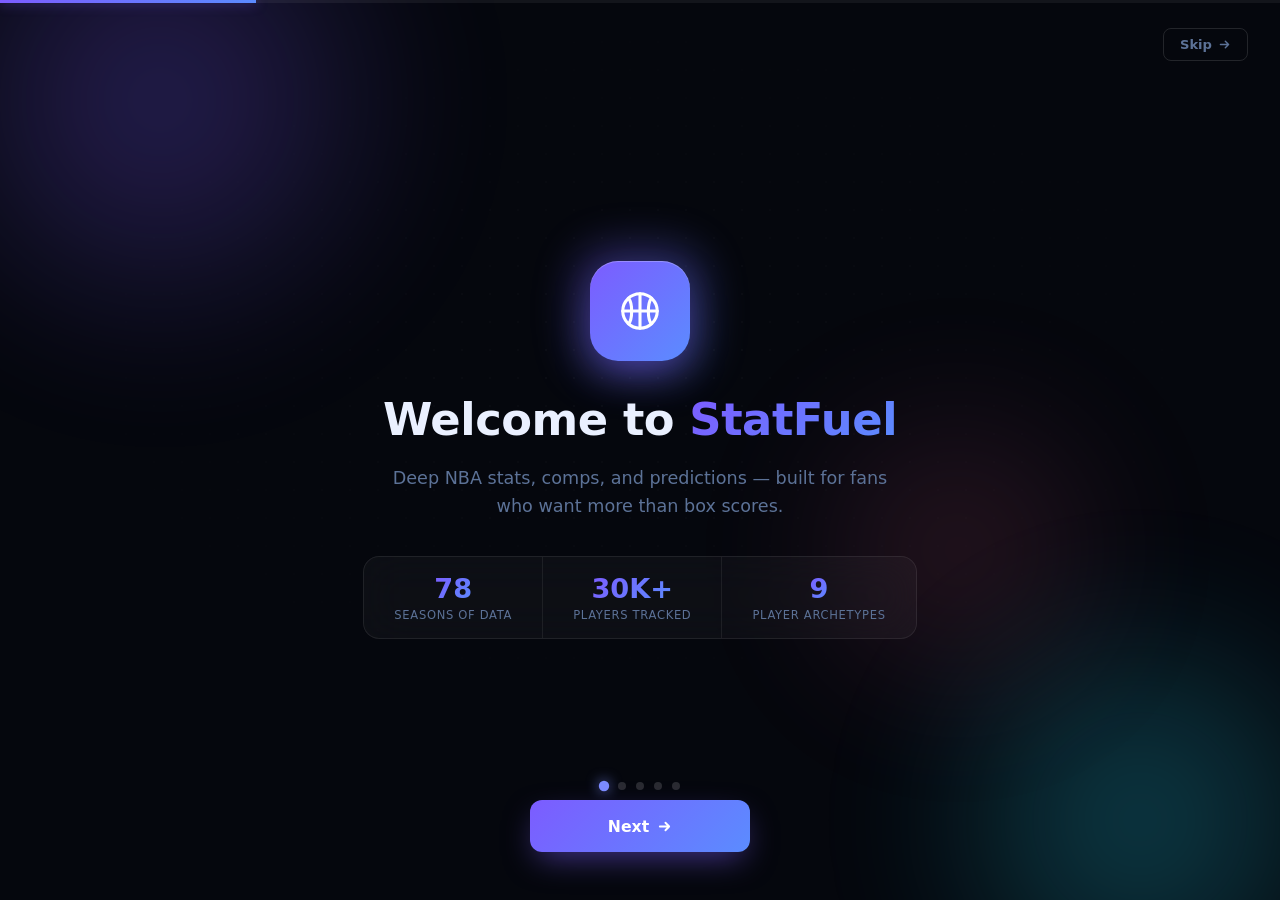
==== index.html @ 36db851e "Replace basketball+flame logo with clean gradient basketball + cursive SF mark The old logo used mul" ====
<!doctype html>
<html lang="en">
  <head>
    <meta charset="UTF-8" />
    <meta name="viewport" content="width=device-width, initial-scale=1.0" />
    <meta name="color-scheme" content="dark" />
    <title>StatFuel — NBA Player Stats, Predictions & Draft Prospects</title>
    <meta name="description" content="StatFuel: explore NBA player stats, career trends, development curves, draft prospects, and award history for every player." />
    <meta name="keywords" content="StatFuel, NBA stats, NBA player statistics, NBA predictions, NBA draft prospects, basketball stats" />
    <meta property="og:title" content="StatFuel" />
    <meta property="og:description" content="Explore NBA player stats, career trends, draft prospects, and award history." />
    <meta property="og:type" content="website" />
    <link rel="stylesheet" href="styles.css?v=20260622-newlogo" />
  </head>
  <body>

    <!-- Onboarding / Welcome screens — shown once to first-time visitors,
         before the auth screen, so people see what the product is before
         being asked to sign in or create an account. -->
    <div id="onboardingScreen">
      <div class="onboard-bg">
        <div class="onboard-orb onboard-orb-1"></div>
        <div class="onboard-orb onboard-orb-2"></div>
        <div class="onboard-orb onboard-orb-3"></div>
        <div class="onboard-grid"></div>
      </div>

      <div class="onboard-progress"><div class="onboard-progress-fill" id="onboardProgressFill"></div></div>

      <div class="onboard-card">
        <button class="onboard-skip" id="onboardSkip">Skip<svg viewBox="0 0 16 16" fill="none" stroke="currentColor" stroke-width="1.8" stroke-linecap="round" stroke-linejoin="round"><path d="M3 8h10M9 4l4 4-4 4"/></svg></button>

        <div class="onboard-step active" data-step="0">
          <div class="onboard-icon-badge" style="--badge-grad: linear-gradient(135deg, #7c5cff, #5b8cff)">
            <svg viewBox="0 0 24 24" fill="none" stroke="currentColor" stroke-width="1.6" stroke-linecap="round" stroke-linejoin="round"><circle cx="12" cy="12" r="9"/><path d="M3 12h18M12 3v18M6 5.3c2.2 2.6 2.2 11 0 13.4M18 5.3c-2.2 2.6-2.2 11 0 13.4"/></svg>
          </div>
          <h2 class="onboard-title">Welcome to <span class="onboard-title-accent">StatFuel</span></h2>
          <p class="onboard-text">Deep NBA stats, comps, and predictions — built for fans who want more than box scores.</p>
          <div class="onboard-badges">
            <div class="onboard-badge"><strong>78</strong><span>Seasons of data</span></div>
            <div class="onboard-badge"><strong>30K+</strong><span>Players tracked</span></div>
            <div class="onboard-badge"><strong>9</strong><span>Player archetypes</span></div>
          </div>
        </div>

        <div class="onboard-step" data-step="1">
          <div class="onboard-icon-badge" style="--badge-grad: linear-gradient(135deg, #5b8cff, #22d3ee)">
            <svg viewBox="0 0 24 24" fill="none" stroke="currentColor" stroke-width="1.6" stroke-linecap="round" stroke-linejoin="round"><line x1="5" y1="20" x2="5" y2="13"/><line x1="12" y1="20" x2="12" y2="6"/><line x1="19" y1="20" x2="19" y2="10"/></svg>
          </div>
          <h2 class="onboard-title">Every player, every season</h2>
          <p class="onboard-text">Full career stats and trend charts for every NBA player since 1946–47 — official rate stats, no estimation, plus development curves benchmarked against the typical career arc at every age.</p>
          <div class="onboard-mock-stats">
            <div class="onboard-mock-stat"><span class="onboard-mock-val">27.4</span><span class="onboard-mock-lbl">PTS</span></div>
            <div class="onboard-mock-stat"><span class="onboard-mock-val">8.1</span><span class="onboard-mock-lbl">REB</span></div>
            <div class="onboard-mock-stat"><span class="onboard-mock-val">9.6</span><span class="onboard-mock-lbl">AST</span></div>
            <div class="onboard-mock-stat"><span class="onboard-mock-val">58.2%</span><span class="onboard-mock-lbl">TS</span></div>
          </div>
        </div>

        <div class="onboard-step" data-step="2">
          <div class="onboard-icon-badge" style="--badge-grad: linear-gradient(135deg, #c45bff, #7c5cff)">
            <svg viewBox="0 0 24 24" fill="none" stroke="currentColor" stroke-width="1.6" stroke-linecap="round" stroke-linejoin="round"><path d="M12 2 2 7l10 5 10-5-10-5z"/><path d="M2 12l10 5 10-5"/><path d="M2 17l10 5 10-5"/></svg>
          </div>
          <h2 class="onboard-title">Beyond stat-matching</h2>
          <p class="onboard-text">Every player is a multi-label blend of 9 archetypes — Heliocentric Engine, 3&amp;D Wing, Rim Protector, and more — so comps are weighted by role and offensive burden, not just who scored the same number of points.</p>
          <div class="onboard-mock-comp">
            <span class="onboard-mock-comp-name">Luka Dončić</span>
            <div class="onboard-mock-comp-bar"><div class="onboard-mock-comp-fill" style="width:91%"></div></div>
            <span class="onboard-mock-comp-pct">91%</span>
            <span class="onboard-mock-comp-name">Prime Harden</span>
          </div>
        </div>

        <div class="onboard-step" data-step="3">
          <div class="onboard-icon-badge" style="--badge-grad: linear-gradient(135deg, #facc15, #ff8c42)">
            <svg viewBox="0 0 24 24" fill="none" stroke="currentColor" stroke-width="1.6" stroke-linecap="round" stroke-linejoin="round"><circle cx="12" cy="12" r="9"/><circle cx="12" cy="12" r="5"/><circle cx="12" cy="12" r="1.3" fill="currentColor"/></svg>
          </div>
          <h2 class="onboard-title">Project the 2026 draft class</h2>
          <p class="onboard-text">See where a prospect's mock-draft slot historically lands — career-outcome baselines from real picks at a similar position, plus a tier breakdown of likely career outcomes.</p>
          <div class="onboard-mock-tiers">
            <div class="onboard-mock-tier"><span>All-Star</span><div class="onboard-mock-tier-track"><div class="onboard-mock-tier-fill" style="width:22%;background:#facc15"></div></div><span>22%</span></div>
            <div class="onboard-mock-tier"><span>Starter</span><div class="onboard-mock-tier-track"><div class="onboard-mock-tier-fill" style="width:41%;background:#7c8cff"></div></div><span>41%</span></div>
            <div class="onboard-mock-tier"><span>Rotation</span><div class="onboard-mock-tier-track"><div class="onboard-mock-tier-fill" style="width:28%;background:#1fe3a0"></div></div><span>28%</span></div>
            <div class="onboard-mock-tier"><span>Bust</span><div class="onboard-mock-tier-track"><div class="onboard-mock-tier-fill" style="width:9%;background:#ff4560"></div></div><span>9%</span></div>
          </div>
        </div>

        <div class="onboard-step" data-step="4">
          <div class="onboard-icon-badge" style="--badge-grad: linear-gradient(135deg, #ff6b6b, #facc15)">
            <svg viewBox="0 0 24 24" fill="none" stroke="currentColor" stroke-width="1.6" stroke-linecap="round" stroke-linejoin="round"><path d="M12 2c2.2 2.1 3.3 5.2 3.3 8.3 0 2.2-1.1 4.3-3.3 6.2-2.2-1.9-3.3-4-3.3-6.2C8.7 7.2 9.8 4.1 12 2z"/><path d="M9 13.5l-2.8 2.8.6 2.8 2.8-.6"/><path d="M15 13.5l2.8 2.8-.6 2.8-2.8-.6"/><circle cx="12" cy="9.5" r="1.3" fill="currentColor"/></svg>
          </div>
          <h2 class="onboard-title">Ready to dive in?</h2>
          <p class="onboard-text">Create a free account to save players to your watchlist and pick up where you left off, or sign in if you already have one.</p>
          <div class="onboard-chips">
            <span class="onboard-chip">🔖 Watchlist</span>
            <span class="onboard-chip">⚖ Compare 4 players</span>
            <span class="onboard-chip">📈 Trend charts</span>
            <span class="onboard-chip">🏆 Draft Projection</span>
          </div>
        </div>

        <div class="onboard-dots" id="onboardDots">
          <span class="onboard-dot active" data-dot="0"></span>
          <span class="onboard-dot" data-dot="1"></span>
          <span class="onboard-dot" data-dot="2"></span>
          <span class="onboard-dot" data-dot="3"></span>
          <span class="onboard-dot" data-dot="4"></span>
        </div>

        <button class="onboard-next" id="onboardNext"><span>Next</span><svg viewBox="0 0 16 16" fill="none" stroke="currentColor" stroke-width="2" stroke-linecap="round" stroke-linejoin="round"><path d="M3 8h10M9 4l4 4-4 4"/></svg></button>
      </div>
    </div>
    <script>
      // Runs synchronously before the auth screen below is parsed, so
      // returning visitors never see a flash of the intro screen.
      if (localStorage.getItem('sf_intro_seen')) {
        document.getElementById('onboardingScreen').style.display = 'none';
      }
    </script>

    <!-- Login Screen -->
    <!-- Auth Screen (single card, tabbed) -->
    <div id="authScreen">
      <div class="login-bg-glow"></div>
      <div class="login-card">

        <!-- Logo -->
        <div class="login-logo">
          <svg class="sf-logo-mark" width="44" height="44" viewBox="0 0 56 56" xmlns="http://www.w3.org/2000/svg">
            <defs>
              <linearGradient id="sfBallGradLogin" x1="0%" y1="0%" x2="100%" y2="100%">
                <stop offset="0%" stop-color="var(--accent-1)"/>
                <stop offset="55%" stop-color="var(--accent-2)"/>
                <stop offset="100%" stop-color="var(--accent-3)"/>
              </linearGradient>
            </defs>
            <circle cx="28" cy="28" r="26" fill="url(#sfBallGradLogin)"/>
            <g stroke="rgba(255,255,255,0.32)" stroke-width="1.4" fill="none" stroke-linecap="round">
              <path d="M28 2 V54"/>
              <path d="M4 22 Q28 30 52 22"/>
              <path d="M4 34 Q28 26 52 34"/>
            </g>
            <text x="28" y="35" text-anchor="middle" font-family="'Brush Script MT','Segoe Script',cursive" font-style="italic" font-size="23" fill="#fff">SF</text>
          </svg>
          <span class="login-brand">StatFuel</span>
        </div>

        <!-- Tabs -->
        <div class="auth-tabs">
          <button class="auth-tab active" id="tabSignIn">Sign In</button>
          <button class="auth-tab" id="tabCreateAccount">Create Account</button>
        </div>

        <!-- Sign In panel -->
        <div id="panelSignIn">
          <div id="loginError" class="login-error hidden"></div>
          <form id="loginForm">
            <div class="login-field">
              <label for="loginEmail">Email</label>
              <input type="email" id="loginEmail" placeholder="you@example.com" autocomplete="email" required />
            </div>
            <div class="login-field">
              <label for="loginPassword">Password</label>
              <input type="password" id="loginPassword" placeholder="••••••••" autocomplete="current-password" required />
            </div>
            <button type="submit" class="login-btn">Sign In</button>
          </form>
        </div>

        <!-- Create Account panel -->
        <div id="panelCreateAccount" style="display:none">
          <div id="signupError" class="login-error hidden"></div>
          <form id="signupForm">
            <div class="login-field">
              <label for="signupEmail">Email</label>
              <input type="email" id="signupEmail" placeholder="you@example.com" autocomplete="email" required />
            </div>
            <div class="login-field">
              <label for="signupPassword">Password</label>
              <input type="password" id="signupPassword" placeholder="Min. 6 characters" autocomplete="new-password" required />
            </div>
            <button type="submit" class="login-btn">Create Account</button>
          </form>
        </div>

        <div class="login-divider"><span>or</span></div>
        <button class="login-guest-btn" id="loginGuestBtn">Continue as Guest</button>

        <div class="login-footer">
          <p class="login-about">StatFuel is founded and owned by <strong>Ameen Fern</strong>.</p>
          <p class="login-copyright">&copy; 2026 Ameen Fern. All rights reserved.</p>
        </div>
      </div>
    </div>

    <!-- Loading Screen -->
    <div id="loadingScreen" style="display:none">
      <div class="loader-logo">
        <svg class="sf-logo-mark" width="56" height="56" viewBox="0 0 56 56" xmlns="http://www.w3.org/2000/svg">
          <defs>
            <linearGradient id="sfBallGradLoader" x1="0%" y1="0%" x2="100%" y2="100%">
              <stop offset="0%" stop-color="var(--accent-1)"/>
              <stop offset="55%" stop-color="var(--accent-2)"/>
              <stop offset="100%" stop-color="var(--accent-3)"/>
            </linearGradient>
          </defs>
          <circle cx="28" cy="28" r="26" fill="url(#sfBallGradLoader)"/>
          <g stroke="rgba(255,255,255,0.32)" stroke-width="1.4" fill="none" stroke-linecap="round">
            <path d="M28 2 V54"/>
            <path d="M4 22 Q28 30 52 22"/>
            <path d="M4 34 Q28 26 52 34"/>
          </g>
          <text x="28" y="35" text-anchor="middle" font-family="'Brush Script MT','Segoe Script',cursive" font-style="italic" font-size="23" fill="#fff">SF</text>
        </svg>
        <span class="loader-brand">StatFuel</span>
      </div>
      <div class="loader-bar-wrap">
        <div class="loader-bar" id="loaderBar"></div>
      </div>
      <p class="loader-msg" id="loaderMsg">Connecting to database…</p>
    </div>

    <div class="app-shell" id="appShell" style="display:none">

      <!-- Sidebar Navigation -->
      <nav class="sidebar" id="sidebar" aria-label="Main navigation">
        <div class="brand">
          <div class="brand-logo">
            <svg class="sf-logo-mark" xmlns="http://www.w3.org/2000/svg" viewBox="0 0 56 56" width="42" height="42" aria-hidden="true">
              <defs>
                <linearGradient id="sfBallGradSidebar" x1="0%" y1="0%" x2="100%" y2="100%">
                  <stop offset="0%" stop-color="var(--accent-1)"/>
                  <stop offset="55%" stop-color="var(--accent-2)"/>
                  <stop offset="100%" stop-color="var(--accent-3)"/>
                </linearGradient>
              </defs>
              <circle cx="28" cy="28" r="26" fill="url(#sfBallGradSidebar)"/>
              <g stroke="rgba(255,255,255,0.32)" stroke-width="1.4" fill="none" stroke-linecap="round">
                <path d="M28 2 V54"/>
                <path d="M4 22 Q28 30 52 22"/>
                <path d="M4 34 Q28 26 52 34"/>
              </g>
              <text x="28" y="35" text-anchor="middle" font-family="'Brush Script MT','Segoe Script',cursive" font-style="italic" font-size="23" fill="#fff">SF</text>
            </svg>
            <div class="brand-text">
              <div class="brand-name"><span class="brand-stat">Stat</span><span class="brand-fuel">Fuel</span></div>
              <p>Stats &amp; Predictions</p>
            </div>
          </div>
        </div>

        <ul class="nav-list" role="list">
          <li><button class="nav-item active" data-section="dashboard">
            <svg class="nav-icon" viewBox="0 0 16 16" fill="none" stroke="currentColor" stroke-width="1.5" stroke-linecap="round"><rect x="1" y="9" width="3" height="6" rx="0.5"/><rect x="6.5" y="5" width="3" height="10" rx="0.5"/><rect x="12" y="2" width="3" height="13" rx="0.5"/></svg>
            Dashboard
          </button></li>

          <li class="nav-heading">PLAYER INTELLIGENCE</li>
          <li><button class="nav-item" data-section="players">
            <svg class="nav-icon" viewBox="0 0 16 16" fill="none" stroke="currentColor" stroke-width="1.5" stroke-linecap="round"><circle cx="8" cy="5" r="3"/><path d="M2 14c0-3.3 2.7-6 6-6s6 2.7 6 6"/></svg>
            Players
          </button></li>
          <li><button class="nav-item" data-section="prospects">
            <svg class="nav-icon" viewBox="0 0 16 16" fill="none" stroke="currentColor" stroke-width="1.5" stroke-linecap="round" stroke-linejoin="round"><path d="M8 1.5l1.6 3.3 3.6.5-2.6 2.5.6 3.6L8 9.7l-3.2 1.7.6-3.6L2.8 5.3l3.6-.5z"/></svg>
            Prospects
          </button></li>
          <li><button class="nav-item" data-section="comparisons">
            <svg class="nav-icon" viewBox="0 0 16 16" fill="none" stroke="currentColor" stroke-width="1.5" stroke-linecap="round"><path d="M8 2v12M4 14h8"/><path d="M2.5 5.5L1 9.5h3zM13.5 5.5L12 9.5h3z"/><line x1="2.5" y1="5.5" x2="13.5" y2="5.5"/></svg>
            Comparisons
          </button></li>
          <li><button class="nav-item" data-section="career-outcome">
            <svg class="nav-icon" viewBox="0 0 16 16" fill="none" stroke="currentColor" stroke-width="1.5" stroke-linecap="round" stroke-linejoin="round"><path d="M2 14V8M6 14V4M10 14V9M14 14V2"/><path d="M1 14h14"/></svg>
            Career Outcome
          </button></li>
          <li><button class="nav-item" data-section="draft-projection">
            <svg class="nav-icon" viewBox="0 0 16 16" fill="none" stroke="currentColor" stroke-width="1.5" stroke-linecap="round" stroke-linejoin="round"><circle cx="8" cy="8" r="6.5"/><path d="M8 8l3-4"/><circle cx="8" cy="8" r="1"/></svg>
            Draft Projection
          </button></li>
          <li><button class="nav-item" data-section="draft">
            <svg class="nav-icon" viewBox="0 0 16 16" fill="none" stroke="currentColor" stroke-width="1.5" stroke-linecap="round"><rect x="3" y="3" width="10" height="11" rx="1"/><path d="M6 3V2h4v1"/><line x1="5.5" y1="7" x2="10.5" y2="7"/><line x1="5.5" y1="10" x2="9" y2="10"/></svg>
            Draft Class
          </button></li>
          <li><button class="nav-item" data-section="watchlist">
            <svg class="nav-icon" viewBox="0 0 16 16" fill="none" stroke="currentColor" stroke-width="1.5" stroke-linecap="round" stroke-linejoin="round"><path d="M4 2h8a1 1 0 011 1v11l-5-3-5 3V3a1 1 0 011-1z"/></svg>
            Watchlist
          </button></li>

          <li class="nav-heading">TEAM TOOLS</li>
          <li><button class="nav-item" data-section="team-dashboard">
            <svg class="nav-icon" viewBox="0 0 16 16" fill="none" stroke="currentColor" stroke-width="1.5" stroke-linecap="round"><path d="M1 15h14M2 15V7l6-5 6 5v8"/><path d="M6 15v-4h4v4"/></svg>
            Team Dashboard
          </button></li>
          <li><button class="nav-item" data-section="reports">
            <svg class="nav-icon" viewBox="0 0 16 16" fill="none" stroke="currentColor" stroke-width="1.5" stroke-linecap="round"><path d="M9 2H4a1 1 0 00-1 1v10a1 1 0 001 1h8a1 1 0 001-1V6z"/><path d="M9 2v4h4"/><line x1="5" y1="9" x2="11" y2="9"/><line x1="5" y1="12" x2="8.5" y2="12"/></svg>
            Reports
          </button></li>
          <li><button class="nav-item" data-section="analytics">
            <svg class="nav-icon" viewBox="0 0 16 16" fill="none" stroke="currentColor" stroke-width="1.5" stroke-linecap="round" stroke-linejoin="round"><polyline points="2,12 6,7 9,10 14,4"/><polyline points="11,4 14,4 14,7"/></svg>
            Analytics Hub
          </button></li>
          <li><button class="nav-item" data-section="lineup">
            <svg class="nav-icon" viewBox="0 0 16 16" fill="none" stroke="currentColor" stroke-width="1.5" stroke-linecap="round" stroke-linejoin="round"><path d="M2 5h2.5l7 6H14M2 11h2.5l7-6H14"/><polyline points="11,3 14,5 11,7"/><polyline points="11,9 14,11 11,13"/></svg>
            Lineup Simulator
          </button></li>
        </ul>

        <div class="sidebar-footer">
          <div class="data-badge">
            <span class="badge-dot"></span>
            <span id="sidebarDbStatus">Loading...</span>
          </div>
          <div class="sidebar-credit">&copy; 2026 Ameen Fern. All rights reserved.</div>
        </div>
      </nav>

      <!-- Mobile nav drawer backdrop -->
      <div class="mobile-nav-backdrop" id="mobileNavBackdrop"></div>

      <!-- Main Content -->
      <main class="main-content">

        <!-- Top Bar -->
        <div class="topbar">
          <button class="mobile-nav-toggle" id="mobileNavToggle" aria-label="Open menu">
            <svg viewBox="0 0 20 20" fill="none" stroke="currentColor" stroke-width="1.8" stroke-linecap="round"><line x1="2.5" y1="5.5" x2="17.5" y2="5.5"/><line x1="2.5" y1="10" x2="17.5" y2="10"/><line x1="2.5" y1="14.5" x2="17.5" y2="14.5"/></svg>
          </button>
          <div class="topbar-search-wrap">
            <svg class="topbar-search-icon" viewBox="0 0 20 20" fill="none" stroke="currentColor" stroke-width="1.8" stroke-linecap="round" aria-hidden="true"><circle cx="8.5" cy="8.5" r="5.5"/><line x1="13" y1="13" x2="18" y2="18"/></svg>
            <input id="globalSearch" type="search" placeholder="Search players and teams..." class="global-search" />
            <div class="global-search-results hidden" id="globalSearchResults"></div>
          </div>
          <div class="topbar-right">
            <span class="topbar-user" id="topbarUser"></span>
            <button class="topbar-logout" id="topbarLogout">Sign out</button>
          </div>
        </div>

        <!-- Dashboard Section -->
        <section class="page" id="page-dashboard">
          <div class="page-header">
            <div>
              <h2>Dashboard</h2>
              <p class="page-subtitle" id="dashboardSeasonLabel">Latest season overview</p>
            </div>
            <div class="page-controls">
              <label class="season-label" for="dashboardSeasonSelect">Season</label>
              <select id="dashboardSeasonSelect"></select>
            </div>
          </div>

          <div class="dashboard-grid">
            <div class="stat-card wide">
              <div class="stat-card-header">
                <h3>Scoring Leaders</h3>
                <span class="badge" id="scoringSeasonBadge"></span>
              </div>
              <div class="leaders-table-wrap">
                <table class="leaders-table">
                  <thead><tr><th>#</th><th>Player</th><th>Team</th><th>PTS</th><th>REB</th><th>AST</th><th>FG%</th></tr></thead>
                  <tbody id="scoringLeaders"></tbody>
                </table>
              </div>
            </div>

            <div class="stat-card">
              <div class="stat-card-header"><h3>Assist Leaders</h3></div>
              <ul class="mini-leaderboard" id="assistLeaders"></ul>
            </div>

            <div class="stat-card">
              <div class="stat-card-header"><h3>Rebound Leaders</h3></div>
              <ul class="mini-leaderboard" id="reboundLeaders"></ul>
            </div>

            <div class="stat-card">
              <div class="stat-card-header"><h3>Award Winners</h3></div>
              <ul class="award-list" id="awardList"></ul>
            </div>

            <div class="stat-card wide">
              <div class="stat-card-header"><h3>Eastern Conference</h3><span class="badge">East</span></div>
              <div class="leaders-table-wrap">
                <table class="leaders-table">
                  <thead><tr><th>#</th><th>Team</th><th>W</th><th>L</th><th>W%</th><th>Net Rtg</th></tr></thead>
                  <tbody id="eastStandings"></tbody>
                </table>
              </div>
            </div>

            <div class="stat-card wide">
              <div class="stat-card-header"><h3>Western Conference</h3><span class="badge badge-west">West</span></div>
              <div class="leaders-table-wrap">
                <table class="leaders-table">
                  <thead><tr><th>#</th><th>Team</th><th>W</th><th>L</th><th>W%</th><th>Net Rtg</th></tr></thead>
                  <tbody id="westStandings"></tbody>
                </table>
              </div>
            </div>

            <div class="stat-card wide" id="bracketCard">
              <div class="stat-card-header">
                <h3>Playoff Bracket</h3>
                <span class="bracket-note" id="bracketNote"></span>
              </div>
              <div id="playoffBracket"></div>
            </div>

          </div>
        </section>

        <!-- Players Section -->
        <!-- Players Browse List -->
        <section class="page hidden" id="page-players">
          <div class="page-header">
            <div>
              <h2>Players</h2>
              <p class="page-subtitle">Career stats, trends &amp; projections</p>
            </div>
          </div>
          <div class="player-browser-page">
            <div class="player-browser-controls">
              <input id="playerSearch" type="search" placeholder="Filter by name, team, position..." class="player-filter-input" />
              <span id="matchCount" class="dataset-summary"></span>
            </div>
            <p id="playerCount" class="player-grid-label">Loading...</p>
            <div id="playerGrid" class="player-grid">
              <div class="loading-state">Loading players...</div>
            </div>
          </div>
        </section>

        <!-- Player Profile Page -->
        <section class="page hidden" id="page-player-profile">

          <!-- Top nav bar -->
          <div class="profile-topnav">
            <button class="back-btn" id="backToPlayers">← Players</button>
            <div class="profile-tab-group">
              <button class="profile-tab active" data-pane="overview">Overview</button>
              <button class="profile-tab" data-pane="stats">Season Stats</button>
              <button class="profile-tab" data-pane="projections">Projections</button>
            </div>
            <button class="save-btn" id="profileWatchlistBtn">🔖 Save</button>
          </div>

          <!-- Dark hero header -->
          <div class="profile-hero-dark">
            <div class="profile-hero-main">
              <div id="playerAvatar" class="player-avatar-hero"></div>
              <div class="profile-hero-text">
                <p id="playerTeam" class="profile-eyebrow"></p>
                <h2 id="playerName" class="profile-name-h2"></h2>
                <div id="playerTags" class="tag-row"></div>
              </div>
            </div>
            <div class="profile-hero-statrow" id="heroStats"></div>
          </div>

          <!-- Overview pane -->
          <div class="profile-pane" id="pane-overview">

            <!-- Top row: Info/Notes + Radar -->
            <div class="overview-top-row">
              <div class="profile-col">
                <div class="pcard">
                  <div class="pcard-head">
                    <h4>Player Info</h4>
                    <span id="profileUpdated" class="pcard-sub"></span>
                  </div>
                  <dl id="profileFacts" class="pfact-grid"></dl>
                  <p id="playerSummary" class="pcard-summary"></p>
                </div>
                <div class="pcard">
                  <h4>Scouting Notes</h4>
                  <ul id="scoutingNotes" class="pcard-notes"></ul>
                </div>
              </div>
              <div class="pcard radar-card">
                <h4>Skill Breakdown</h4>
                <div class="radar-wrap">
                  <canvas id="skillRadar" width="480" height="480"></canvas>
                </div>
              </div>
            </div>

            <!-- Statistical Trend -->
            <div class="pcard trend-card">
              <div class="pcard-head">
                <h4>Statistical Trend</h4>
                <select id="metricSelect" class="pcard-select">
                  <option value="pts">Points</option>
                  <option value="reb">Rebounds</option>
                  <option value="ast">Assists</option>
                  <option value="min">Minutes</option>
                  <option value="three">3-Pointers</option>
                  <option value="stl">Steals</option>
                  <option value="blk">Blocks</option>
                  <option value="tov">Turnovers</option>
                  <option value="net">BPM</option>
                  <option value="ts">True Shooting</option>
                  <option value="gp">Games Played</option>
                </select>
              </div>
              <canvas id="trendChart" width="1400" height="380"></canvas>
            </div>

            <!-- Development Curve -->
            <div class="pcard trend-card">
              <div class="pcard-head">
                <h4>Development Curve</h4>
                <span class="pcard-sub">vs. typical NBA player range</span>
              </div>
              <canvas id="devCurveChart" width="1400" height="380"></canvas>
            </div>

            <!-- Predictions -->
            <div class="pcard" id="predictionsCard" style="margin-top:24px;">
              <div class="pcard-head">
                <h4>Predictions &amp; Value</h4>
                <span class="pcard-sub">Based on career stats</span>
              </div>
              <div class="pred-grid" id="predGrid"></div>
            </div>

            <!-- Archetype + Comp Engine -->
            <div class="pcard" id="archetypeCard" style="margin-top:24px;">
              <div class="pcard-head">
                <h4>Archetype &amp; Comps</h4>
                <span class="pcard-sub" id="archetypeSub"></span>
              </div>
              <div id="archetypePanel">
                <p class="pcard-summary">Loading archetype model&hellip;</p>
              </div>
            </div>

            <!-- College Stats (hidden until a match is found) -->
            <div class="pcard hidden" id="collegeStatsCard" style="margin-top:24px;">
              <div class="pcard-head">
                <h4>College Stats</h4>
                <span class="pcard-sub" id="collegeStatsSub"></span>
              </div>
              <div class="table-wrap" id="collegeStatsPanel"></div>
            </div>

          </div>

          <!-- Stats pane -->
          <div class="profile-pane hidden" id="pane-stats">
            <div class="pcard">
              <h4>Season by Season · per game</h4>
              <div class="table-wrap">
                <table class="dark-table">
                  <thead>
                    <tr>
                      <th>Season</th><th>Age</th><th>GP</th><th>MIN</th>
                      <th>PTS</th><th>REB</th><th>AST</th><th>3P</th>
                      <th>STL</th><th>BLK</th><th>TOV</th><th>TS%</th><th>USG%</th>
                    </tr>
                  </thead>
                  <tbody id="seasonRows"></tbody>
                </table>
              </div>
            </div>
          </div>

          <!-- Projections pane -->
          <div class="profile-pane hidden" id="pane-projections">

            <!-- Trajectory verdict banner -->
            <div class="proj-verdict" id="projVerdict">
              <div class="proj-verdict-icon" id="projVerdictIcon">→</div>
              <div class="proj-verdict-body">
                <div class="proj-verdict-label" id="projVerdictLabel">Computing trajectory&hellip;</div>
                <div class="proj-verdict-sub" id="projVerdictSub"></div>
              </div>
              <div class="proj-verdict-conf">
                <span class="proj-verdict-conf-num" id="projConfNum">—</span>
                <span class="proj-verdict-conf-lbl">Model Confidence</span>
              </div>
            </div>

            <div class="profile-grid-2">
              <div class="pcard">
                <div class="pcard-head">
                  <h4>Projection Builder</h4>
                  <button id="resetControls" class="pcard-reset">Reset</button>
                </div>
                <div class="control-grid pcard-controls">
                  <label>
                    <span class="proj-ctrl-label"><svg class="proj-ctrl-icon" viewBox="0 0 24 24" fill="none" stroke="currentColor" stroke-width="2"><rect x="3" y="4" width="18" height="18" rx="2"/><path d="M3 10h18M8 2v4M16 2v4"/></svg>Future seasons</span>
                    <input id="seasonRange" type="range" min="1" max="5" value="3" />
                    <strong id="seasonValue">3</strong>
                  </label>
                  <label>
                    <span class="proj-ctrl-label"><svg class="proj-ctrl-icon" viewBox="0 0 24 24" fill="none" stroke="currentColor" stroke-width="2"><circle cx="12" cy="12" r="9"/><path d="M12 7v5l3 3"/></svg>Playing time &Delta;</span>
                    <input id="minutesRange" type="range" min="-8" max="8" value="0" />
                    <strong id="minutesValue">0</strong>
                  </label>
                  <label>
                    <span class="proj-ctrl-label"><svg class="proj-ctrl-icon" viewBox="0 0 24 24" fill="none" stroke="currentColor" stroke-width="2"><path d="M3 18l6-7 4 4 8-9"/></svg>Usage &Delta;</span>
                    <input id="usageRange" type="range" min="-6" max="6" value="0" />
                    <strong id="usageValue">0</strong>
                  </label>
                  <label>
                    <span class="proj-ctrl-label"><svg class="proj-ctrl-icon" viewBox="0 0 24 24" fill="none" stroke="currentColor" stroke-width="2"><path d="M12 2l3 7h7l-5.5 4.5L18 21l-6-4.5L6 21l1.5-7.5L2 9h7z"/></svg>Durability &Delta;</span>
                    <input id="durabilityRange" type="range" min="-12" max="12" value="0" />
                    <strong id="durabilityValue">0</strong>
                  </label>
                </div>
                <p class="proj-builder-note">Drag to model a hypothetical role change. Stats recompute instantly from a minutes-weighted age curve fit to this player's last five seasons.</p>
              </div>
              <div class="pcard">
                <div class="pcard-head">
                  <h4>Projected Stat Breakdown</h4>
                  <span class="pcard-sub" id="projFinalSeasonLabel"></span>
                </div>
                <div id="projectionCards" class="proj-breakdown-grid"></div>
              </div>
            </div>

            <!-- Trajectory chart -->
            <div class="pcard trend-card" style="margin-top:16px;">
              <div class="pcard-head">
                <h4>Projection Trajectory</h4>
                <select id="projMetricSelect" class="pcard-select">
                  <option value="pts">Points</option>
                  <option value="reb">Rebounds</option>
                  <option value="ast">Assists</option>
                  <option value="min">Minutes</option>
                  <option value="three">3-Pointers</option>
                  <option value="stl">Steals</option>
                  <option value="blk">Blocks</option>
                  <option value="tov">Turnovers</option>
                  <option value="net">BPM</option>
                  <option value="ts">True Shooting</option>
                  <option value="gp">Games Played</option>
                </select>
              </div>
              <canvas id="projTrendChart" width="1400" height="380"></canvas>
            </div>

            <!-- Year-by-year table -->
            <div class="pcard" style="margin-top:16px;">
              <div class="pcard-head">
                <h4>Year-by-Year Projection</h4>
                <span class="pcard-sub">Future seasons only</span>
              </div>
              <div class="table-wrap">
                <table class="dark-table proj-table">
                  <thead>
                    <tr>
                      <th>Season</th><th>Age</th><th>GP</th><th>MIN</th>
                      <th>PTS</th><th>REB</th><th>AST</th><th>3P</th>
                      <th>STL</th><th>BLK</th><th>TOV</th><th>TS%</th><th>USG%</th>
                    </tr>
                  </thead>
                  <tbody id="projectionRows"></tbody>
                </table>
              </div>
            </div>
          </div>

        </section>

        <!-- Prospects Section -->
        <section class="page hidden" id="page-prospects">
          <div class="page-header">
            <div>
              <h2>2026 Draft Prospects</h2>
              <p class="page-subtitle">101 prospects · Rankings via ESPN Big Board</p>
            </div>
            <div class="page-controls">
              <input id="prospectSearch" type="search" placeholder="Filter prospects..." class="player-filter-input" style="max-width:280px" />
            </div>
          </div>
          <div class="table-panel">
            <div class="table-wrap">
              <table>
                <thead>
                  <tr>
                    <th>Proj. Pick</th><th>Player</th><th>Pos</th><th>Age</th>
                    <th>School / Club</th><th>Height</th><th>Weight</th>
                    <th>Status</th><th>Country</th>
                  </tr>
                </thead>
                <tbody id="prospectsTable"></tbody>
              </table>
            </div>
          </div>
        </section>

        <!-- Comparisons Section -->
        <section class="page hidden" id="page-comparisons">

          <!-- Header -->
          <div class="cmp-header">
            <div>
              <h2 class="cmp-title">Comparisons</h2>
              <p class="cmp-sub">Find and compare players across statistics, efficiency, and historical trends</p>
            </div>
            <div class="cmp-mode-selector">
              <button class="cmp-mode-btn active" data-mode="current">Current Player</button>
              <button class="cmp-mode-btn" data-mode="prospect">Prospect</button>
            </div>
          </div>

          <!-- Player selector bar (4 slots, rendered by JS) -->
          <div class="cmp-player-bar" id="cmpPlayerBar"></div>

          <!-- Tab nav (6 tabs) -->
          <div class="cmp-tabs" id="cmpTabs">
            <button class="cmp-tab active" data-tab="overview">Overview</button>
            <button class="cmp-tab" data-tab="advanced">Advanced Metrics</button>
            <button class="cmp-tab" data-tab="scouting">Scouting Report</button>
            <button class="cmp-tab" data-tab="trajectory">Player Trajectories</button>
            <button class="cmp-tab" data-tab="statprofile">Stat Profile</button>
            <button class="cmp-tab" data-tab="similar">Similar Players</button>
          </div>

          <!-- Content -->
          <div class="comparison-content" id="comparisonContent">
            <div class="compare-placeholder">
              <div class="compare-placeholder-icon">
                <svg viewBox="0 0 32 32" fill="none" stroke="currentColor" stroke-width="1.6" stroke-linecap="round"><path d="M16 4v24M8 28h16"/><path d="M4 10L2 18h6zM28 10l-2 8h6z"/><line x1="4" y1="10" x2="28" y2="10"/></svg>
              </div>
              <div>Search for players above to compare their stats and profiles.</div>
            </div>
          </div>
        </section>

        <!-- Career Outcome Section -->
        <section class="page hidden" id="page-career-outcome">

          <!-- Header -->
          <div class="cmp-header">
            <div>
              <h2 class="cmp-title">Career Outcome</h2>
              <p class="cmp-sub">Project a 2026 draft prospect's career outcome against historical picks at a similar slot and position</p>
            </div>
          </div>

          <!-- Single prospect search slot -->
          <div class="cmp-player-bar co-search-bar" id="careerOutcomeBar"></div>

          <!-- Content -->
          <div class="comparison-content" id="careerOutcomeContent">
            <div class="compare-placeholder">
              <div class="compare-placeholder-icon">⚖</div>
              <div>Search for a draft prospect above to project their career outcome.</div>
            </div>
          </div>
        </section>

        <!-- Draft Projection Section -->
        <section class="page hidden" id="page-draft-projection">

          <!-- Header -->
          <div class="cmp-header">
            <div>
              <h2 class="cmp-title">Draft Projection</h2>
              <p class="cmp-sub">Career-tier probability model: archetype profile, historical comparable outcomes, and a hybrid ML layer once college production data is loaded</p>
            </div>
          </div>

          <!-- Single prospect search slot -->
          <div class="cmp-player-bar" id="draftProjectionBar"></div>

          <!-- Content -->
          <div class="comparison-content" id="draftProjectionContent">
            <div class="compare-placeholder">
              <div class="compare-placeholder-icon">◎</div>
              <div>Search for a draft prospect above to generate a career-tier projection.</div>
            </div>
          </div>
        </section>

        <!-- Draft Class Section -->
        <section class="page hidden" id="page-draft">
          <div class="page-header">
            <div>
              <h2>Draft Class</h2>
              <p class="page-subtitle">Browse historical draft picks by year</p>
            </div>
            <div class="page-controls">
              <select id="draftSeasonSelect"></select>
            </div>
          </div>
          <div class="table-panel">
            <div class="table-wrap">
              <table>
                <thead>
                  <tr>
                    <th>Pick</th><th>Rd</th><th>Player</th><th>Team</th>
                    <th>College</th><th>Career PTS</th><th>Career REB</th>
                    <th>Career AST</th><th>Seasons</th>
                  </tr>
                </thead>
                <tbody id="draftTable"></tbody>
              </table>
            </div>
          </div>
        </section>

        <!-- Watchlist Section -->
        <section class="page hidden" id="page-watchlist">
          <div class="page-header">
            <div>
              <h2>Watchlist</h2>
              <p class="page-subtitle">Your saved players</p>
            </div>
            <button class="icon-button" id="clearWatchlist">Clear all</button>
          </div>

          <div id="watchlistContent">
            <div class="empty-state" id="watchlistEmpty">
              <p>No players saved yet.</p>
              <p>Go to <strong>Players</strong> and click the bookmark icon to add players here.</p>
            </div>
            <div class="table-panel hidden" id="watchlistTable">
              <div class="table-wrap">
                <table>
                  <thead>
                    <tr>
                      <th>Player</th><th>Latest Season</th><th>Team</th>
                      <th>PTS</th><th>REB</th><th>AST</th><th>TS%</th><th></th>
                    </tr>
                  </thead>
                  <tbody id="watchlistRows"></tbody>
                </table>
              </div>
            </div>
          </div>
        </section>

        <!-- Team Dashboard -->
        <section class="page hidden" id="page-team-dashboard">
          <div class="page-header">
            <div>
              <h2>Team Dashboard</h2>
              <p class="page-subtitle">Team-level performance and standings overview</p>
            </div>
          </div>
          <div class="coming-soon-page">
            <div class="coming-soon-icon">
              <svg viewBox="0 0 24 24" fill="none" stroke="currentColor" stroke-width="1.5" stroke-linecap="round"><path d="M1 22h22M3 22V10l9-7 9 7v12"/><path d="M9 22v-6h6v6"/></svg>
            </div>
            <h3>Team Dashboard</h3>
            <p>Win/loss records, offensive &amp; defensive ratings, pace, and net rating breakdowns for every team — coming soon.</p>
            <div class="coming-soon-features">
              <span>📊 Team ratings</span>
              <span>📅 Game log</span>
              <span>📉 Trend charts</span>
              <span>🏆 Standings</span>
            </div>
          </div>
        </section>

        <!-- Reports -->
        <section class="page hidden" id="page-reports">
          <div class="page-header">
            <div>
              <h2>Reports</h2>
              <p class="page-subtitle">Generated scouting and performance reports</p>
            </div>
          </div>
          <div class="coming-soon-page">
            <div class="coming-soon-icon">
              <svg viewBox="0 0 24 24" fill="none" stroke="currentColor" stroke-width="1.5" stroke-linecap="round"><path d="M14 3H6a2 2 0 00-2 2v14a2 2 0 002 2h12a2 2 0 002-2V9z"/><path d="M14 3v6h6"/><line x1="8" y1="13" x2="16" y2="13"/><line x1="8" y1="17" x2="12" y2="17"/></svg>
            </div>
            <h3>Reports</h3>
            <p>Auto-generated player and team scouting reports with statistical context and trend analysis — coming soon.</p>
            <div class="coming-soon-features">
              <span>🔍 Player scouting</span>
              <span>📋 Season summaries</span>
              <span>📤 Export to PDF</span>
              <span>🗓️ Weekly digests</span>
            </div>
          </div>
        </section>

        <!-- Analytics Hub -->
        <section class="page hidden" id="page-analytics">
          <div class="page-header">
            <div>
              <h2>Analytics Hub</h2>
              <p class="page-subtitle">Advanced metrics and custom stat breakdowns</p>
            </div>
          </div>
          <div class="coming-soon-page">
            <div class="coming-soon-icon">
              <svg viewBox="0 0 24 24" fill="none" stroke="currentColor" stroke-width="1.5" stroke-linecap="round" stroke-linejoin="round"><polyline points="3,17 9,11 13,15 21,6"/><polyline points="16,6 21,6 21,11"/></svg>
            </div>
            <h3>Analytics Hub</h3>
            <p>Deep dives into advanced metrics — PER, BPM, VORP, True Shooting, usage trends, and custom filters across any season — coming soon.</p>
            <div class="coming-soon-features">
              <span>📐 Custom queries</span>
              <span>🧮 Advanced metrics</span>
              <span>📊 Shot charts</span>
              <span>🔬 Regression tools</span>
            </div>
          </div>
        </section>

        <!-- Lineup Simulator -->
        <section class="page hidden" id="page-lineup">
          <div class="page-header">
            <div>
              <h2>Lineup Simulator</h2>
              <p class="page-subtitle">Build and evaluate lineup combinations</p>
            </div>
          </div>
          <div class="coming-soon-page">
            <div class="coming-soon-icon">
              <svg viewBox="0 0 24 24" fill="none" stroke="currentColor" stroke-width="1.5" stroke-linecap="round" stroke-linejoin="round"><path d="M2 7h4.5l11 10H21M2 17h4.5l11-10H21"/><polyline points="17,4 21,7 17,10"/><polyline points="17,14 21,17 17,20"/></svg>
            </div>
            <h3>Lineup Simulator</h3>
            <p>Drag-and-drop lineup builder with projected net rating, spacing grade, and pace impact for any five-man unit — coming soon.</p>
            <div class="coming-soon-features">
              <span>🏀 5-man units</span>
              <span>⚡ Net rating projection</span>
              <span>📐 Spacing grade</span>
              <span>🔄 Rotation builder</span>
            </div>
          </div>
        </section>

      </main>
    </div><!-- /appShell -->

    <script src="app.js?v=20260621-careeroutcome5"></script>
    <script>
      // ── Onboarding (first-time visitors only) ──────────────────────────────
      (function () {
        const screen = document.getElementById('onboardingScreen');
        if (!screen || screen.style.display === 'none') return; // already seen
        const steps = Array.from(screen.querySelectorAll('.onboard-step'));
        const dots  = Array.from(screen.querySelectorAll('.onboard-dot'));
        const nextBtn = document.getElementById('onboardNext');
        const nextLabel = nextBtn.querySelector('span');
        const progressFill = document.getElementById('onboardProgressFill');
        let i = 0;
        function render() {
          steps.forEach((s, idx) => s.classList.toggle('active', idx === i));
          dots.forEach((d, idx) => d.classList.toggle('active', idx === i));
          nextLabel.textContent = i === steps.length - 1 ? 'Get Started' : 'Next';
          progressFill.style.width = `${((i + 1) / steps.length) * 100}%`;
        }
        function finish() {
          localStorage.setItem('sf_intro_seen', '1');
          screen.style.opacity = '0';
          screen.style.transition = 'opacity 0.25s';
          setTimeout(() => { screen.style.display = 'none'; }, 250);
        }
        nextBtn.addEventListener('click', () => {
          if (i === steps.length - 1) { finish(); return; }
          i++; render();
        });
        document.getElementById('onboardSkip').addEventListener('click', finish);
        dots.forEach((d, idx) => d.addEventListener('click', () => { i = idx; render(); }));
        render();
      })();

      // ── Auth gate ──────────────────────────────────────────────────────────
      const SESSION_KEY = 'sf_session';

      function showApp() {
        document.getElementById('authScreen').style.display = 'none';

        const loader   = document.getElementById('loadingScreen');
        const bar      = document.getElementById('loaderBar');
        const msg      = document.getElementById('loaderMsg');
        const messages = [
          'Connecting to database…',
          'Loading player stats…',
          'Crunching advanced metrics…',
          'Building predictions…',
          'Almost ready…',
        ];
        loader.style.display = 'flex';

        let pct = 0, step = 0;
        const interval = setInterval(() => {
          const target = [20, 45, 65, 85, 100][step] || 100;
          pct = Math.min(pct + Math.random() * 6 + 2, target);
          bar.style.width = pct + '%';
          if (messages[step]) msg.textContent = messages[step];
          if (pct >= target) step++;
          if (pct >= 100) {
            clearInterval(interval);
            setTimeout(() => {
              loader.style.opacity = '0';
              loader.style.transition = 'opacity 0.4s';
              setTimeout(() => {
                loader.style.display = 'none';
                loader.style.opacity = '';
                loader.style.transition = '';
                document.getElementById('appShell').style.display = '';
              }, 400);
            }, 300);
          }
        }, 80);
      }
      function showError(id, msg) {
        const el = document.getElementById(id);
        el.textContent = msg;
        el.classList.remove('hidden');
      }
      function clearError(id) { document.getElementById(id).classList.add('hidden'); }

      // Always require sign in on load
      localStorage.removeItem(SESSION_KEY);

      // Tab switching
      function switchTab(active) {
        document.getElementById('tabSignIn').classList.toggle('active', active === 'signin');
        document.getElementById('tabCreateAccount').classList.toggle('active', active === 'create');
        document.getElementById('panelSignIn').style.display = active === 'signin' ? '' : 'none';
        document.getElementById('panelCreateAccount').style.display = active === 'create' ? '' : 'none';
      }
      document.getElementById('tabSignIn').addEventListener('click', () => switchTab('signin'));
      document.getElementById('tabCreateAccount').addEventListener('click', () => switchTab('create'));

      // Guest
      document.getElementById('loginGuestBtn').addEventListener('click', () => {
        localStorage.setItem(SESSION_KEY, 'guest');
        showApp();
      });

      // Sign in
      document.getElementById('loginForm').addEventListener('submit', async e => {
        e.preventDefault();
        clearError('loginError');
        const email = document.getElementById('loginEmail').value.trim().toLowerCase();
        const pass  = document.getElementById('loginPassword').value;
        const btn = e.target.querySelector('button[type="submit"]');
        btn.disabled = true;
        try {
          const res = await fetch('/api/login', {
            method: 'POST',
            headers: { 'Content-Type': 'application/json' },
            body: JSON.stringify({ email, password: pass }),
          });
          const data = await res.json();
          if (!res.ok) { showError('loginError', data.error || 'Incorrect email or password.'); return; }
          localStorage.setItem(SESSION_KEY, data.email);
          showApp();
        } catch {
          showError('loginError', 'Could not reach the server. Try again.');
        } finally {
          btn.disabled = false;
        }
      });

      // Sign up
      document.getElementById('signupForm').addEventListener('submit', async e => {
        e.preventDefault();
        clearError('signupError');
        const email = document.getElementById('signupEmail').value.trim().toLowerCase();
        const pass  = document.getElementById('signupPassword').value;
        if (pass.length < 6) { showError('signupError', 'Password must be at least 6 characters.'); return; }
        const btn = e.target.querySelector('button[type="submit"]');
        btn.disabled = true;
        try {
          const res = await fetch('/api/signup', {
            method: 'POST',
            headers: { 'Content-Type': 'application/json' },
            body: JSON.stringify({ email, password: pass }),
          });
          const data = await res.json();
          if (!res.ok) { showError('signupError', data.error || 'Could not create account.'); return; }
          localStorage.setItem(SESSION_KEY, data.email);
          showApp();
        } catch {
          showError('signupError', 'Could not reach the server. Try again.');
        } finally {
          btn.disabled = false;
        }
      });
    </script>
  </body>
</html>
---- styles.css ----
:root {
  --ink: #eaf0ff;
  --muted: #5c7297;
  --line: rgba(255,255,255,0.07);
  --panel: rgba(24,32,52,0.58);
  --panel-solid: #131b2e;
  --bg: #05070d;
  --sidebar-bg: rgba(8,11,20,0.72);
  --sidebar-text: #ccdaee;
  --sidebar-muted: #5a6f8e;
  --sidebar-active: #7c8cff;
  --green: #1fe3a0;
  --red: #ff5577;
  --gold: #ffc94a;
  --blue: #5b8cff;
  --orange: #f97316;
  --accent-1: #7c5cff;
  --accent-2: #5b8cff;
  --accent-3: #22d3ee;
  --accent-grad: linear-gradient(135deg, var(--accent-1), var(--accent-2));
  --accent-grad-2: linear-gradient(135deg, var(--accent-2), var(--accent-3));
  --shadow: 0 12px 40px -8px rgba(0,0,0,0.6), 0 2px 8px rgba(0,0,0,0.4);
  --shadow-lift: 0 24px 60px -12px rgba(0,0,0,0.65), 0 4px 16px rgba(0,0,0,0.4);
  --glow-accent: 0 0 0 1px rgba(124,140,255,0.18), 0 8px 30px -6px rgba(124,92,255,0.35);
  --sidebar-w: 252px;
  --card-border: rgba(255,255,255,0.09);
  --radius: 18px;
  --radius-sm: 12px;
  --surface-alt: rgba(255,255,255,0.045);
  --dropdown-bg: #131b2e;
  --glass-blur: 22px;
}

* { box-sizing: border-box; }

html { background: var(--bg); overflow-x: hidden; }

/* Safety net: any single element that's accidentally wider than the
   viewport (a fixed-width grid, a long unwrapped table, etc.) used to make
   the whole page scroll sideways on mobile. This contains that at the
   document level instead of relying on every component getting it right. */
body {
  margin: 0;
  color: var(--ink);
  background: var(--bg);
  font-family: "Inter", ui-sans-serif, system-ui, -apple-system, BlinkMacSystemFont, "Segoe UI", sans-serif;
  font-size: 14px;
  color-scheme: dark;
  -webkit-font-smoothing: antialiased;
  min-height: 100vh;
  position: relative;
  overflow-x: hidden;
}

/* Premium dark backdrop: flat near-black base + one soft muted glow, no colorful blobs */
body::before {
  content: '';
  position: fixed;
  inset: 0;
  z-index: 0;
  pointer-events: none;
  background: radial-gradient(900px circle at 50% -10%, rgba(124,92,255,0.12), transparent 60%), var(--bg);
}

/* Fine grain noise texture for tactile, non-flat depth */
body::after {
  content: '';
  position: fixed;
  inset: 0;
  z-index: 0;
  pointer-events: none;
  opacity: 0.035;
  mix-blend-mode: overlay;
  background-image: url("data:image/svg+xml,%3Csvg xmlns='http://www.w3.org/2000/svg' width='120' height='120'%3E%3Cfilter id='n'%3E%3CfeTurbulence type='fractalNoise' baseFrequency='0.9' numOctaves='2' stitchTiles='stitch'/%3E%3C/filter%3E%3Crect width='100%25' height='100%25' filter='url(%23n)'/%3E%3C/svg%3E");
}

/* Gradient-text treatment for hero/headline numbers */
.stat-pop {
  background: linear-gradient(135deg, var(--accent-1), var(--accent-2) 55%, var(--accent-3));
  -webkit-background-clip: text;
  background-clip: text;
  color: transparent;
}

button, input, select { font: inherit; }

/* ── App Shell ── */
.app-shell {
  min-height: 100vh;
  position: relative;
  z-index: 1;
}

/* ── Sidebar ── */
.sidebar {
  position: fixed;
  top: 0; left: 0; bottom: 0;
  width: var(--sidebar-w);
  background: var(--sidebar-bg);
  backdrop-filter: blur(var(--glass-blur));
  -webkit-backdrop-filter: blur(var(--glass-blur));
  color: var(--sidebar-text);
  display: flex;
  flex-direction: column;
  overflow: hidden;
  z-index: 100;
  border-right: 1px solid rgba(255,255,255,0.07);
}

.brand {
  padding: 20px 20px 16px;
  border-bottom: 1px solid rgba(255,255,255,0.07);
}

.brand-logo {
  display: flex;
  align-items: center;
  gap: 10px;
}

.brand-logo svg {
  flex-shrink: 0;
  filter: drop-shadow(0 0 6px rgba(124,92,255,0.5));
}

.brand-text {
  display: flex;
  flex-direction: column;
}

.brand-name {
  font-size: 1.15rem;
  font-weight: 900;
  line-height: 1;
  letter-spacing: -0.01em;
}

.brand-stat {
  color: #fff;
}

.brand-fuel {
  background: linear-gradient(135deg, #f97316, #facc15);
  -webkit-background-clip: text;
  -webkit-text-fill-color: transparent;
  background-clip: text;
}

.brand-text p {
  margin: 3px 0 0;
  font-size: 0.68rem;
  color: var(--sidebar-muted);
  white-space: nowrap;
}

/* Nav */
.nav-list {
  list-style: none;
  margin: 8px 0 0;
  padding: 0 10px;
  display: grid;
  gap: 1px;
  flex: 1;
  overflow-y: auto;
}

.nav-heading {
  padding: 20px 10px 5px;
  font-size: 0.6rem;
  font-weight: 700;
  letter-spacing: 0.14em;
  color: var(--sidebar-muted);
  text-transform: uppercase;
  list-style: none;
}

.nav-item {
  width: 100%;
  padding: 9px 12px;
  border: none;
  border-radius: var(--radius-sm);
  background: transparent;
  color: var(--sidebar-muted);
  text-align: left;
  cursor: pointer;
  font-size: 0.84rem;
  font-weight: 500;
  transition: color 0.15s, background 0.15s, transform 0.15s;
  position: relative;
  display: flex;
  align-items: center;
  gap: 9px;
}

.nav-icon {
  width: 15px;
  height: 15px;
  flex-shrink: 0;
  opacity: 0.6;
  transition: opacity 0.15s;
}

.nav-item:hover .nav-icon,
.nav-item.active .nav-icon { opacity: 1; }

.nav-item:hover {
  color: var(--sidebar-text);
  background: rgba(255,255,255,0.04);
}

.nav-item.active {
  color: #fff;
  font-weight: 600;
  background: linear-gradient(135deg, rgba(124,92,255,0.18), rgba(91,140,255,0.10));
  box-shadow: inset 0 0 0 1px rgba(124,140,255,0.16);
}

.nav-item.active::before {
  content: '';
  position: absolute;
  left: 0; top: 50%;
  transform: translateY(-50%);
  width: 3px;
  height: 18px;
  background: var(--sidebar-active);
  border-radius: 0 3px 3px 0;
  box-shadow: 0 0 8px rgba(124,140,255,0.6);
}

.sidebar-footer {
  padding: 14px 20px;
  border-top: 1px solid rgba(255,255,255,0.045);
}

.data-badge {
  display: flex;
  align-items: center;
  gap: 8px;
  font-size: 0.7rem;
  color: var(--sidebar-muted);
}

.badge-dot {
  width: 6px;
  height: 6px;
  border-radius: 50%;
  background: var(--green);
  flex-shrink: 0;
  box-shadow: 0 0 6px rgba(0,212,138,0.7);
}

.sidebar-credit {
  margin-top: 10px;
  font-size: 0.65rem;
  color: var(--sidebar-muted);
  opacity: 0.7;
}

/* ── Top Bar ── */
.topbar {
  position: sticky;
  top: 0;
  z-index: 90;
  background: rgba(10,14,26,0.55);
  backdrop-filter: blur(var(--glass-blur));
  -webkit-backdrop-filter: blur(var(--glass-blur));
  border-bottom: 1px solid rgba(255,255,255,0.07);
  padding: 12px 32px;
  display: flex;
  align-items: center;
  gap: 16px;
  justify-content: space-between;
}

.topbar-search-wrap {
  position: relative;
  flex: 1;
  max-width: 560px;
}

.topbar-search-icon {
  position: absolute;
  left: 13px;
  top: 50%;
  transform: translateY(-50%);
  width: 16px;
  height: 16px;
  color: rgba(255,255,255,0.28);
  pointer-events: none;
}

.global-search {
  width: 100%;
  height: 42px;
  border: 1px solid rgba(255,255,255,0.08);
  border-radius: 10px;
  padding: 0 18px 0 40px;
  background: rgba(255,255,255,0.04);
  font-size: 0.9rem;
  outline: none;
  color: var(--ink);
  box-shadow: none;
  transition: border-color 0.2s, box-shadow 0.2s, background 0.2s;
}

.global-search::placeholder { color: rgba(255,255,255,0.22); }

.global-search:focus {
  border-color: rgba(124,140,255,0.5);
  background: rgba(255,255,255,0.06);
  box-shadow: 0 0 0 3px rgba(124,140,255,0.1);
}

.topbar-right {
  display: flex;
  align-items: center;
  gap: 12px;
  flex-shrink: 0;
}

.topbar-user {
  font-size: 0.78rem;
  color: var(--muted);
  max-width: 160px;
  overflow: hidden;
  text-overflow: ellipsis;
  white-space: nowrap;
}

.topbar-logout {
  padding: 6px 14px;
  border: 1px solid rgba(255,255,255,0.1);
  border-radius: 7px;
  background: rgba(255,255,255,0.04);
  color: var(--muted);
  font-size: 0.78rem;
  cursor: pointer;
  transition: background 0.15s, color 0.15s, border-color 0.15s;
}

.topbar-logout:hover {
  background: rgba(255,69,96,0.1);
  color: var(--red);
  border-color: rgba(255,69,96,0.3);
}

.global-search-results {
  position: absolute;
  top: calc(100% + 4px);
  left: 0;
  width: 100%;
  background: var(--dropdown-bg);
  border: 1px solid rgba(255,255,255,0.1);
  border-radius: 8px;
  box-shadow: 0 8px 32px rgba(0,0,0,0.4);
  z-index: 200;
  max-height: 300px;
  overflow-y: auto;
}

.global-search-results.hidden { display: none; }

/* Generic hidden-state class — several elements (e.g. login/signup error
   boxes) rely on .hidden alone with no other scoping class, so the more
   specific .foo.hidden rules above don't cover them. */
.hidden { display: none; }

.search-result-item {
  display: flex;
  align-items: center;
  gap: 10px;
  padding: 10px 14px;
  cursor: pointer;
  border-bottom: 1px solid var(--line);
  font-size: 0.84rem;
}

.search-result-item:last-child { border-bottom: none; }
.search-result-item:hover { background: rgba(255,255,255,0.06); }
.search-result-item strong { display: block; }
.search-result-item span { color: var(--muted); font-size: 0.76rem; }

/* Shared player avatar used in leaderboards, search, awards */
.p-avatar {
  position: relative;
  border-radius: 8px;
  display: inline-flex;
  align-items: center;
  justify-content: center;
  flex-shrink: 0;
  overflow: hidden;
  color: #fff;
  font-weight: 900;
  font-size: 0.72rem;
  box-shadow: 0 2px 8px rgba(0,0,0,0.35);
}
.p-avatar img {
  position: absolute;
  inset: 0;
  width: 100%;
  height: 100%;
  object-fit: cover;
  object-position: top center;
}
.p-avatar-ini {
  position: relative;
  z-index: 1;
  letter-spacing: -0.02em;
  text-shadow: 0 1px 3px rgba(0,0,0,0.4);
}
.p-avatar img:not([style*="none"]) ~ .p-avatar-ini { opacity: 0; }
.p-avatar-fallback .p-avatar-ini { opacity: 1; }

.leader-name-cell {
  display: flex;
  align-items: center;
  gap: 8px;
  white-space: nowrap;
}

.search-result-avatar {
  width: 32px;
  height: 32px;
  border-radius: 6px;
  display: grid;
  place-items: center;
  color: #fff;
  font-weight: 900;
  font-size: 0.7rem;
  flex-shrink: 0;
}

/* ── Main Content ── */
.main-content {
  margin-left: var(--sidebar-w);
  min-height: 100vh;
}

.page {
  width: 100%;
  padding: 24px 32px;
  max-width: 1400px;
  margin: 0 auto;
}

.page.hidden { display: none; }

.page-header {
  display: flex;
  align-items: flex-start;
  justify-content: space-between;
  gap: 16px;
  margin-bottom: 24px;
}

.page-header h2 {
  margin: 0 0 4px;
  font-size: 1.6rem;
  font-weight: 800;
}

.page-subtitle {
  margin: 0;
  color: var(--muted);
  font-size: 0.84rem;
}

.page-controls {
  display: flex;
  gap: 10px;
  align-items: center;
}

/* ── Dashboard ── */
.dashboard-grid {
  display: grid;
  grid-template-columns: repeat(3, minmax(0, 1fr));
  gap: 14px;
}

.stat-card {
  background: var(--panel);
  backdrop-filter: blur(var(--glass-blur));
  -webkit-backdrop-filter: blur(var(--glass-blur));
  border: 1px solid var(--card-border);
  border-radius: var(--radius);
  padding: 20px;
  box-shadow: var(--shadow);
  position: relative;
  overflow: hidden;
}

.stat-card::before {
  content: '';
  position: absolute;
  top: 0; left: 0; right: 0;
  height: 3px;
  background: linear-gradient(90deg, var(--accent-1), var(--accent-2), var(--accent-3));
  opacity: 0.85;
}

.stat-card.wide {
  grid-column: span 3;
}

.stat-card-header {
  display: flex;
  align-items: center;
  justify-content: space-between;
  margin-bottom: 16px;
}

.stat-card-header h3 {
  margin: 0;
  font-size: 0.88rem;
  font-weight: 700;
  letter-spacing: 0.01em;
  color: var(--ink);
}

.badge {
  padding: 3px 9px;
  border-radius: 999px;
  background: rgba(0,212,138,0.1);
  color: var(--green);
  font-size: 0.68rem;
  font-weight: 700;
  letter-spacing: 0.04em;
  border: 1px solid rgba(0,212,138,0.2);
}

.badge-west {
  background: rgba(124,140,255,0.1);
  color: var(--blue);
  border-color: rgba(124,140,255,0.2);
}

.leaders-table-wrap {
  overflow-x: auto;
}

.leaders-table {
  width: 100%;
  border-collapse: collapse;
  font-size: 0.83rem;
}

.leaders-table th {
  text-align: left;
  padding: 6px 10px;
  color: var(--muted);
  font-size: 0.68rem;
  font-weight: 700;
  letter-spacing: 0.08em;
  text-transform: uppercase;
  border-bottom: 1px solid var(--line);
}

.leaders-table td {
  padding: 10px 10px;
  border-bottom: 1px solid rgba(255,255,255,0.035);
  font-variant-numeric: tabular-nums;
}

.leaders-table tr:last-child td { border-bottom: none; }

.leaders-table tbody tr {
  transition: background 0.12s;
}

.leaders-table tbody tr:hover td {
  background-color: rgba(255,255,255,0.03);
}

.playoff-team td { background: rgba(62,207,142,0.04); }
.playoff-team td:first-child { border-left: 2px solid var(--green); }

.playoff-dot {
  font-size: 0.7rem;
  vertical-align: middle;
  margin-left: 4px;
  opacity: 0.85;
}

.leaders-table .rank {
  color: var(--muted);
  font-size: 0.78rem;
  width: 28px;
  font-weight: 700;
}
.leaders-table tbody tr:nth-child(1) .rank { color: #ffd54a; }
.leaders-table tbody tr:nth-child(2) .rank { color: #d6dce6; }
.leaders-table tbody tr:nth-child(3) .rank { color: #e0a36b; }

.leaders-table .highlight {
  font-weight: 800;
  background: linear-gradient(135deg, var(--accent-1), var(--accent-2) 55%, var(--accent-3));
  -webkit-background-clip: text;
  background-clip: text;
  color: transparent;
}

.mini-leaderboard {
  list-style: none;
  margin: 0;
  padding: 0;
  display: grid;
  gap: 8px;
}

.mini-leaderboard li {
  display: flex;
  align-items: center;
  gap: 10px;
  padding: 8px 0;
  border-bottom: 1px solid var(--line);
  font-size: 0.84rem;
}

.mini-leaderboard li:last-child { border-bottom: none; }

.mini-rank {
  width: 22px;
  height: 22px;
  display: grid;
  place-items: center;
  border-radius: 50%;
  background: rgba(255,255,255,0.06);
  font-size: 0.72rem;
  font-weight: 700;
  color: var(--muted);
  flex-shrink: 0;
}

.mini-leaderboard .player-col { flex: 1; }
.mini-leaderboard .player-col strong { display: block; font-size: 0.86rem; }
.mini-leaderboard .player-col span { color: var(--muted); font-size: 0.74rem; }
.mini-leaderboard .stat-val { font-weight: 800; font-size: 1rem; color: var(--green); }

.award-list {
  list-style: none;
  margin: 0; padding: 0;
  display: grid;
  gap: 8px;
}

.award-list li {
  display: flex;
  flex-direction: column;
  gap: 2px;
  padding: 10px;
  border-radius: 8px;
  background: rgba(255,255,255,0.04);
  font-size: 0.84rem;
}

.award-list .award-name {
  font-size: 0.72rem;
  color: var(--muted);
  text-transform: uppercase;
  letter-spacing: 0.05em;
}

.award-list .award-player { font-weight: 700; }

/* ── Players Browse ── */
.player-browser-page { display: grid; gap: 16px; }

.player-browser-controls {
  display: flex;
  align-items: center;
  gap: 16px;
}

.player-grid-label {
  margin: 12px 0 6px;
  font-size: 0.78rem;
  font-weight: 700;
  text-transform: uppercase;
  letter-spacing: 0.07em;
  color: var(--muted);
}

.player-filter-input {
  flex: 1;
  max-width: 400px;
  height: 40px;
  border: 1px solid rgba(255,255,255,0.1);
  border-radius: 8px;
  padding: 0 14px;
  background: rgba(255,255,255,0.06);
  font-size: 0.88rem;
  outline: none;
  color: var(--ink);
}

.player-filter-input::placeholder { color: rgba(255,255,255,0.28); }
.player-filter-input:focus { border-color: var(--sidebar-active); }

.player-grid {
  display: grid;
  grid-template-columns: repeat(auto-fill, minmax(200px, 1fr));
  gap: 12px;
}

.player-card {
  background: var(--panel);
  backdrop-filter: blur(var(--glass-blur));
  -webkit-backdrop-filter: blur(var(--glass-blur));
  border: 1px solid var(--card-border);
  border-radius: var(--radius);
  padding: 16px;
  cursor: pointer;
  transition: border-color 0.18s, box-shadow 0.18s, transform 0.18s;
  text-align: left;
  width: 100%;
  position: relative;
  overflow: hidden;
}

.player-card::before {
  content: '';
  position: absolute;
  top: 0; left: 0; right: 0;
  height: 3px;
  background: linear-gradient(90deg, var(--accent-1), var(--accent-2), var(--accent-3));
  opacity: 0.55;
  transition: opacity 0.18s;
}

.player-card:hover {
  border-color: rgba(124,140,255,0.35);
  box-shadow: 0 8px 32px rgba(124,140,255,0.15);
  transform: translateY(-3px);
}

.player-card:hover::before { opacity: 1; }

.player-card-avatar {
  width: 64px;
  height: 64px;
  border-radius: 12px;
  display: grid;
  place-items: center;
  color: #fff;
  font-weight: 900;
  font-size: 1.1rem;
  margin-bottom: 12px;
  position: relative;
  overflow: hidden;
  box-shadow: 0 4px 16px rgba(0,0,0,0.4);
}
.player-card-avatar img {
  position: absolute;
  inset: 0;
  width: 100%;
  height: 100%;
  object-fit: cover;
  object-position: top;
}
.player-card-ini {
  position: relative;
  z-index: 1;
}
.player-card-avatar img + .player-card-ini { display: none; }

.player-card-name {
  font-weight: 700;
  font-size: 0.92rem;
  margin-bottom: 2px;
  color: var(--ink);
}

.player-card-meta {
  font-size: 0.76rem;
  color: var(--muted);
  margin-bottom: 10px;
}

.player-card-stats {
  display: grid;
  grid-template-columns: repeat(3, 1fr);
  gap: 4px;
}

.player-card-stat {
  text-align: center;
}

.player-card-stat strong {
  display: block;
  font-size: 0.92rem;
  font-weight: 800;
  background: linear-gradient(135deg, var(--accent-1), var(--accent-2) 55%, var(--accent-3));
  -webkit-background-clip: text;
  background-clip: text;
  color: transparent;
}

.player-card-stat span {
  font-size: 0.66rem;
  color: var(--muted);
  text-transform: uppercase;
  letter-spacing: 0.05em;
}

/* ── Player Profile Page ── */
.profile-topbar {
  padding: 0 0 16px;
}

.back-button {
  background: rgba(255,255,255,0.04);
  border: 1px solid var(--card-border);
  border-radius: 8px;
  padding: 7px 16px;
  cursor: pointer;
  font-size: 0.82rem;
  font-weight: 600;
  color: var(--muted);
  transition: color 0.15s, border-color 0.15s, background 0.15s;
  display: inline-flex;
  align-items: center;
  gap: 6px;
}

.back-button:hover {
  color: var(--ink);
  border-color: rgba(124,140,255,0.4);
  background: rgba(124,140,255,0.08);
}

.profile-body {
  display: grid;
  gap: 16px;
  margin-top: 16px;
}

/* ── Players Section (old sidebar style, kept for search box) ── */
.player-browser {
  background: var(--panel);
  backdrop-filter: blur(var(--glass-blur));
  -webkit-backdrop-filter: blur(var(--glass-blur));
  border: 1px solid var(--line);
  border-radius: 10px;
  padding: 14px;
  box-shadow: var(--shadow);
}

.search-box {
  display: grid;
  margin-bottom: 10px;
}

.search-box input,
.compare-input {
  width: 100%;
  min-height: 38px;
  border: 1px solid rgba(255,255,255,0.1);
  border-radius: 8px;
  padding: 0 12px;
  background: rgba(255,255,255,0.06);
  outline: none;
  color: var(--ink);
}

.search-box input:focus,
.compare-input:focus {
  border-color: var(--blue);
}

.dataset-summary {
  display: grid;
  gap: 2px;
  margin-bottom: 10px;
  padding: 8px 10px;
  border-radius: 8px;
  background: rgba(255,255,255,0.04);
  font-size: 0.78rem;
}

.dataset-summary strong { font-size: 0.84rem; }
.dataset-summary span { color: var(--muted); }

.player-list {
  display: grid;
  gap: 6px;
  max-height: calc(100vh - 260px);
  overflow-y: auto;
}

.player-button {
  display: grid;
  grid-template-columns: 36px 1fr;
  gap: 10px;
  align-items: center;
  width: 100%;
  padding: 8px 10px;
  border: 1px solid transparent;
  border-radius: 8px;
  background: transparent;
  color: var(--ink);
  text-align: left;
  cursor: pointer;
  font-size: 0.84rem;
}

.player-button:hover {
  background: var(--bg);
  border-color: var(--line);
}

.player-button.active {
  background: rgba(30, 111, 92, 0.1);
  border-color: var(--green);
  color: var(--green);
}

.mini-avatar, .player-avatar {
  display: grid;
  place-items: center;
  border-radius: 8px;
  color: #fff;
  font-weight: 900;
}

.mini-avatar { width: 36px; height: 36px; font-size: 0.72rem; }

.player-name { font-weight: 700; display: block; }
.player-team { color: var(--muted); font-size: 0.74rem; display: block; }

/* Player Detail */
.player-detail { display: grid; gap: 16px; }

.player-hero {
  position: relative;
  min-height: 280px;
  overflow: hidden;
  border-radius: var(--radius);
  background: linear-gradient(135deg, #0d1a2e 0%, #0b2340 60%, #091527 100%);
  color: #fff;
  box-shadow: var(--shadow);
  border: 1px solid var(--card-border);
}

.court-canvas {
  position: absolute;
  inset: 0;
  width: 100%;
  height: 100%;
}

.hero-content, .hero-stats { position: relative; z-index: 1; }

.hero-content {
  display: flex;
  align-items: flex-end;
  gap: 20px;
  padding: 28px 28px 10px;
}

.player-avatar {
  width: 110px;
  height: 110px;
  border: 3px solid rgba(255,255,255,0.8);
  font-size: 2.2rem;
  box-shadow: 0 16px 32px rgba(0,0,0,0.24);
}

.hero-copy h2 {
  margin: 4px 0 10px;
  font-size: clamp(1.8rem, 4vw, 3.6rem);
  line-height: 0.95;
}

.eyebrow { margin: 0; color: #9aa39d; font-size: 0.8rem; }

.tag-row { display: flex; flex-wrap: wrap; gap: 6px; }

.tag {
  padding: 5px 10px;
  border-radius: 999px;
  color: #151515;
  background: rgba(255,255,255,0.88);
  font-size: 0.76rem;
  font-weight: 800;
}

.hero-stats {
  display: grid;
  grid-template-columns: repeat(5, minmax(80px, 1fr));
  gap: 1px;
  margin: 14px 20px 20px;
  overflow: hidden;
  border-radius: 10px;
  background: rgba(255,255,255,0.08);
  border: 1px solid rgba(255,255,255,0.08);
}

.hero-stat {
  padding: 14px;
  background: rgba(6,14,28,0.72);
  backdrop-filter: blur(8px);
  transition: background 0.15s;
}

.hero-stat:hover { background: rgba(124,140,255,0.08); }

.hero-stat strong { display: block; font-size: 1.5rem; font-weight: 800; background: linear-gradient(135deg, var(--accent-1), var(--accent-2) 55%, var(--accent-3)); -webkit-background-clip: text; background-clip: text; color: transparent; }
.hero-stat span { color: rgba(220,232,255,0.5); font-size: 0.7rem; text-transform: uppercase; letter-spacing: 0.06em; }

.overview-grid, .workbench {
  display: grid;
  grid-template-columns: minmax(0, 1.2fr) minmax(280px, 0.8fr);
  gap: 16px;
}

.info-panel, .chart-panel, .projection-panel, .table-panel {
  border: 1px solid var(--line);
  border-radius: 10px;
  padding: 18px;
  background: var(--panel);
  backdrop-filter: blur(var(--glass-blur));
  -webkit-backdrop-filter: blur(var(--glass-blur));
  box-shadow: var(--shadow);
}

.section-title {
  display: flex;
  align-items: center;
  justify-content: space-between;
  gap: 12px;
  margin-bottom: 14px;
}

.section-title h3 { margin: 0; font-size: 0.92rem; font-weight: 700; }
.section-title span { color: var(--muted); font-size: 0.78rem; }

.fact-grid {
  display: grid;
  grid-template-columns: repeat(3, minmax(80px, 1fr));
  gap: 10px;
  margin: 0 0 14px;
}

.fact-grid div {
  padding: 10px 12px;
  border: 1px solid var(--card-border);
  border-radius: 8px;
  background: rgba(255,255,255,0.025);
  transition: background 0.13s, border-color 0.13s;
}

.fact-grid div:hover {
  background: rgba(255,255,255,0.05);
  border-color: rgba(124,140,255,0.2);
}

.fact-grid dt { color: var(--muted); font-size: 0.7rem; text-transform: uppercase; letter-spacing: 0.06em; }
.fact-grid dd { margin: 4px 0 0; font-weight: 700; font-size: 0.92rem; }

.summary { margin: 0; color: #333; line-height: 1.6; font-size: 0.86rem; }

.notes-list {
  display: grid;
  gap: 10px;
  margin: 0;
  padding-left: 18px;
  color: var(--muted);
  font-size: 0.84rem;
  line-height: 1.5;
}

#trendChart { width: 100%; height: 300px; }

.control-grid { display: grid; gap: 12px; }

.control-grid label {
  display: grid;
  grid-template-columns: 1fr 110px 30px;
  align-items: center;
  gap: 10px;
  color: var(--muted);
  font-size: 0.82rem;
}

input[type="range"] {
  -webkit-appearance: none;
  appearance: none;
  width: 100%;
  height: 18px;
  background: transparent;
  cursor: pointer;
  --range-pct: 50%;
}
input[type="range"]::-webkit-slider-runnable-track {
  height: 6px;
  border-radius: 4px;
  background: linear-gradient(to right,
    var(--accent-1) 0%, var(--accent-3) var(--range-pct),
    rgba(255,255,255,0.09) var(--range-pct), rgba(255,255,255,0.09) 100%);
}
input[type="range"]::-webkit-slider-thumb {
  -webkit-appearance: none;
  width: 16px;
  height: 16px;
  margin-top: -5px;
  border-radius: 50%;
  background: linear-gradient(135deg, var(--accent-1), var(--accent-3));
  border: 2px solid rgba(255,255,255,0.9);
  box-shadow: 0 0 0 3px rgba(124,92,255,0.22), 0 2px 6px rgba(0,0,0,0.45);
  cursor: pointer;
  transition: transform 0.12s ease, box-shadow 0.12s ease;
}
input[type="range"]:hover::-webkit-slider-thumb {
  transform: scale(1.12);
  box-shadow: 0 0 0 5px rgba(124,92,255,0.28), 0 2px 8px rgba(0,0,0,0.5);
}
input[type="range"]::-moz-range-track {
  height: 6px;
  border-radius: 4px;
  background: rgba(255,255,255,0.09);
}
input[type="range"]::-moz-range-progress {
  height: 6px;
  border-radius: 4px;
  background: linear-gradient(to right, var(--accent-1), var(--accent-3));
}
input[type="range"]::-moz-range-thumb {
  width: 14px;
  height: 14px;
  border-radius: 50%;
  background: linear-gradient(135deg, var(--accent-1), var(--accent-3));
  border: 2px solid rgba(255,255,255,0.9);
  box-shadow: 0 0 0 3px rgba(124,92,255,0.22), 0 2px 6px rgba(0,0,0,0.45);
  cursor: pointer;
  transition: transform 0.12s ease, box-shadow 0.12s ease;
}
input[type="range"]:hover::-moz-range-thumb {
  transform: scale(1.12);
}

.icon-button {
  min-height: 34px;
  border: 1px solid var(--card-border);
  border-radius: 8px;
  padding: 0 14px;
  background: rgba(255,255,255,0.04);
  color: var(--ink);
  cursor: pointer;
  font-size: 0.82rem;
  font-weight: 600;
  transition: background 0.14s, border-color 0.14s, color 0.14s;
}

.icon-button:hover {
  background: rgba(124,140,255,0.1);
  border-color: rgba(124,140,255,0.35);
  color: var(--sidebar-active);
}

.projection-cards {
  display: grid;
  grid-template-columns: repeat(2, minmax(0,1fr));
  gap: 8px;
  margin-top: 16px;
}

.projection-card {
  padding: 14px;
  border-radius: 10px;
  background: rgba(255,255,255,0.03);
  border: 1px solid var(--card-border);
  transition: background 0.14s, border-color 0.14s;
}

.projection-card:hover {
  background: rgba(124,140,255,0.06);
  border-color: rgba(124,140,255,0.25);
}

.projection-card span {
  color: var(--muted);
  font-size: 0.68rem;
  text-transform: uppercase;
  letter-spacing: 0.07em;
}
.projection-card strong { display: block; margin-top: 4px; font-size: 1.35rem; font-weight: 800; color: var(--sidebar-active); }

.table-wrap { width: 100%; overflow-x: auto; }

table {
  width: 100%;
  border-collapse: collapse;
  min-width: 600px;
  font-size: 0.84rem;
}

th, td {
  padding: 10px 10px;
  border-bottom: 1px solid rgba(255,255,255,0.04);
  text-align: right;
  font-variant-numeric: tabular-nums;
}

th:first-child, td:first-child { text-align: left; }
th {
  color: var(--muted);
  font-size: 0.68rem;
  font-weight: 700;
  text-transform: uppercase;
  letter-spacing: 0.08em;
  position: sticky;
  top: 0;
  background: var(--panel);
  backdrop-filter: blur(var(--glass-blur));
  -webkit-backdrop-filter: blur(var(--glass-blur));
  z-index: 1;
}
tr:last-child td { border-bottom: none; }
tbody tr { transition: background 0.12s; }
tbody tr:hover td { background-color: rgba(255,255,255,0.028); }
tbody tr:nth-child(even) td { background-color: rgba(255,255,255,0.014); }
tbody tr:nth-child(even):hover td { background-color: rgba(255,255,255,0.034); }

select {
  min-height: 36px;
  border: 1px solid var(--card-border);
  border-radius: 8px;
  padding: 0 28px 0 10px;
  background: var(--panel);
  backdrop-filter: blur(var(--glass-blur));
  -webkit-backdrop-filter: blur(var(--glass-blur));
  color: var(--ink);
  outline: none;
  cursor: pointer;
  appearance: none;
  -webkit-appearance: none;
  background-image: url("data:image/svg+xml,%3Csvg xmlns='http://www.w3.org/2000/svg' width='10' height='6'%3E%3Cpath d='M0 0l5 6 5-6z' fill='%234a6080'/%3E%3C/svg%3E");
  background-repeat: no-repeat;
  background-position: right 10px center;
  transition: border-color 0.15s;
}

select:focus { border-color: var(--sidebar-active); outline: none; }

/* ── Comparisons ── */
.comparison-selectors {
  display: grid;
  grid-template-columns: 1fr auto 1fr;
  gap: 16px;
  align-items: start;
  margin-bottom: 24px;
}

.compare-picker { position: relative; }
.compare-picker label { display: block; font-weight: 700; margin-bottom: 8px; font-size: 0.84rem; }

.compare-dropdown {
  position: absolute;
  top: 100%;
  left: 0; right: 0;
  background: var(--dropdown-bg);
  border: 1px solid rgba(255,255,255,0.1);
  border-radius: 8px;
  box-shadow: 0 8px 32px rgba(0,0,0,0.4);
  z-index: 50;
  max-height: 220px;
  overflow-y: auto;
  display: none;
}

.compare-dropdown.open { display: block; }

.compare-option {
  padding: 10px 14px;
  cursor: pointer;
  font-size: 0.84rem;
  border-bottom: 1px solid var(--line);
}

.compare-option:last-child { border-bottom: none; }
.compare-option:hover { background: rgba(255,255,255,0.06); }

.vs-badge {
  display: grid;
  place-items: center;
  width: 44px;
  height: 44px;
  margin-top: 28px;
  border-radius: 50%;
  background: var(--gold);
  color: #111;
  font-weight: 900;
  font-size: 0.78rem;
}

.compare-cards {
  display: grid;
  grid-template-columns: 1fr 1fr;
  gap: 16px;
  margin-bottom: 20px;
}

.compare-card {
  background: var(--panel);
  backdrop-filter: blur(var(--glass-blur));
  -webkit-backdrop-filter: blur(var(--glass-blur));
  border: 1px solid var(--card-border);
  border-radius: 10px;
  padding: 20px;
  box-shadow: var(--shadow);
}

.compare-card h3 {
  margin: 0 0 4px;
  font-size: 1.1rem;
}

.compare-card .compare-team { color: var(--muted); font-size: 0.8rem; margin-bottom: 16px; }

.compare-stat-row {
  display: flex;
  justify-content: space-between;
  padding: 7px 0;
  border-bottom: 1px solid var(--line);
  font-size: 0.84rem;
}

.compare-stat-row:last-child { border-bottom: none; }
.compare-stat-label { color: var(--muted); }
.compare-stat-val { font-weight: 700; }
.compare-stat-val.better { color: var(--green); }

.compare-placeholder {
  padding: 48px;
  text-align: center;
  color: var(--muted);
  background: var(--panel);
  backdrop-filter: blur(var(--glass-blur));
  -webkit-backdrop-filter: blur(var(--glass-blur));
  border: 1px solid var(--card-border);
  border-radius: 10px;
  font-size: 0.9rem;
}

/* ── Prospects ── */
.prospect-badge {
  display: inline-block;
  padding: 2px 7px;
  border-radius: 999px;
  font-size: 0.7rem;
  font-weight: 700;
  background: rgba(62,207,142,0.12);
  color: var(--green);
}

.status-badge {
  display: inline-block;
  padding: 3px 9px;
  border-radius: 999px;
  font-size: 0.72rem;
  font-weight: 600;
  color: rgba(255,255,255,0.8);
  white-space: nowrap;
}

.top-prospect td { background: rgba(91,141,238,0.04); }
.top-prospect td:first-child { border-left: 2px solid var(--blue); }

/* ── Watchlist ── */
.empty-state {
  text-align: center;
  padding: 64px 32px;
  color: var(--muted);
  background: var(--panel);
  backdrop-filter: blur(var(--glass-blur));
  -webkit-backdrop-filter: blur(var(--glass-blur));
  border: 1px solid var(--card-border);
  border-radius: 10px;
}

.empty-state p { margin: 6px 0; font-size: 0.9rem; }

.watchlist-remove {
  border: none;
  background: none;
  color: var(--red);
  cursor: pointer;
  font-size: 0.8rem;
  padding: 4px 8px;
  border-radius: 6px;
}

.watchlist-remove:hover { background: rgba(189,51,64,0.1); }

/* ── Loading State ── */
.loading-state {
  padding: 20px;
  text-align: center;
  color: var(--muted);
  font-size: 0.84rem;
}

/* ── Coming Soon Pages ── */
.coming-soon-page {
  max-width: 520px;
  margin: 60px auto;
  text-align: center;
  background: var(--panel);
  backdrop-filter: blur(var(--glass-blur));
  -webkit-backdrop-filter: blur(var(--glass-blur));
  border: 1px solid var(--card-border);
  border-radius: 16px;
  padding: 48px 40px;
  box-shadow: var(--shadow);
}

.coming-soon-icon {
  display: flex;
  align-items: center;
  justify-content: center;
  margin: 0 auto 20px;
  width: 56px;
  height: 56px;
  border-radius: 14px;
  background: rgba(124,140,255,0.08);
  border: 1px solid rgba(124,140,255,0.18);
  color: var(--sidebar-active);
}

.coming-soon-icon svg {
  width: 28px;
  height: 28px;
}

.coming-soon-page h3 {
  margin: 0 0 12px;
  font-size: 1.4rem;
}

.coming-soon-page p {
  color: var(--muted);
  line-height: 1.7;
  font-size: 0.9rem;
  margin: 0 0 24px;
}

.coming-soon-features {
  display: flex;
  flex-wrap: wrap;
  gap: 8px;
  justify-content: center;
}

.coming-soon-features span {
  padding: 6px 14px;
  border-radius: 999px;
  background: rgba(255,255,255,0.05);
  border: 1px solid rgba(255,255,255,0.08);
  font-size: 0.8rem;
  color: var(--muted);
}

/* ── Player Profile Page ── */
#page-player-profile {
  padding: 0;
  max-width: 100%;
  min-height: calc(100vh - 77px);
}

.profile-topnav {
  display: flex;
  align-items: center;
  gap: 12px;
  padding: 12px 28px;
  border-bottom: 1px solid rgba(255,255,255,0.06);
  background: rgba(6,14,28,0.92);
  backdrop-filter: blur(12px);
  -webkit-backdrop-filter: blur(12px);
  position: sticky;
  top: 0;
  z-index: 20;
}

.back-btn {
  background: none;
  border: 1px solid rgba(255,255,255,0.14);
  border-radius: 8px;
  padding: 7px 14px;
  cursor: pointer;
  font-size: 0.82rem;
  color: rgba(255,255,255,0.55);
  white-space: nowrap;
  transition: color 0.15s, border-color 0.15s;
}
.back-btn:hover { color: #fff; border-color: rgba(255,255,255,0.35); }

.profile-tab-group {
  display: flex;
  gap: 2px;
  flex: 1;
  justify-content: center;
}

.profile-tab {
  background: none;
  border: none;
  border-radius: 8px;
  padding: 7px 18px;
  cursor: pointer;
  font-size: 0.84rem;
  font-weight: 500;
  color: rgba(255,255,255,0.38);
  transition: color 0.15s, background 0.15s;
  position: relative;
}
.profile-tab:hover { color: rgba(255,255,255,0.78); background: rgba(255,255,255,0.04); }
.profile-tab.active {
  background: rgba(124,140,255,0.14);
  color: var(--sidebar-active);
  font-weight: 700;
}
.profile-tab.active::after {
  content: '';
  position: absolute;
  bottom: -1px; left: 50%;
  transform: translateX(-50%);
  width: 28px; height: 2px;
  border-radius: 2px;
  background: var(--sidebar-active);
}

.save-btn {
  background: none;
  border: 1px solid rgba(255,255,255,0.14);
  border-radius: 8px;
  padding: 7px 14px;
  cursor: pointer;
  font-size: 0.82rem;
  color: rgba(255,255,255,0.55);
  white-space: nowrap;
  transition: color 0.15s, border-color 0.15s;
}
.save-btn:hover { color: #fff; border-color: rgba(255,255,255,0.35); }
.save-btn.saved { color: var(--gold); border-color: var(--gold); }

/* Hero */
.profile-hero-dark {
  background: linear-gradient(160deg, #0a1628 0%, #0d2040 55%, #091420 100%);
  padding: 28px 28px 0;
  border-bottom: 1px solid rgba(255,255,255,0.06);
  position: relative;
  overflow: hidden;
}

.profile-hero-dark::after {
  content: '';
  position: absolute;
  top: -80px; right: -80px;
  width: 320px; height: 320px;
  border-radius: 50%;
  background: radial-gradient(circle, rgba(124,140,255,0.08) 0%, transparent 70%);
  pointer-events: none;
}

.profile-hero-main {
  display: flex;
  align-items: center;
  gap: 20px;
  margin-bottom: 22px;
}

.player-avatar-hero {
  width: 110px;
  height: 110px;
  border-radius: 14px;
  display: grid;
  place-items: center;
  font-size: 2.2rem;
  font-weight: 900;
  color: #fff;
  flex-shrink: 0;
  border: 2px solid rgba(255,255,255,0.18);
  box-shadow: 0 8px 24px rgba(0,0,0,0.5);
  position: relative;
  overflow: hidden;
}
.player-avatar-hero img {
  position: absolute;
  inset: 0;
  width: 100%;
  height: 100%;
  object-fit: cover;
  object-position: top center;
}
.avatar-ini {
  position: relative;
  z-index: 1;
}
.player-avatar-hero img:not([style*="none"]) ~ .avatar-ini { opacity: 0; }
.avatar-fallback .avatar-ini { opacity: 1; }

.profile-eyebrow {
  margin: 0 0 4px;
  font-size: 0.73rem;
  color: rgba(255,255,255,0.38);
  text-transform: uppercase;
  letter-spacing: 0.1em;
}

.profile-name-h2 {
  margin: 0 0 10px;
  font-size: clamp(1.6rem, 3vw, 2.8rem);
  font-weight: 800;
  color: #fff;
  line-height: 1.05;
}

.profile-hero-statrow {
  display: grid;
  grid-template-columns: repeat(5, minmax(70px, 1fr));
  gap: 1px;
  background: rgba(255,255,255,0.06);
  border-radius: 8px 8px 0 0;
  overflow: hidden;
}

.profile-hero-statrow .hero-stat {
  padding: 14px 14px 16px;
  background: rgba(255,255,255,0.03);
  transition: background 0.15s;
}
.profile-hero-statrow .hero-stat:hover { background: rgba(255,255,255,0.07); }
.profile-hero-statrow .hero-stat strong { font-size: 1.5rem; }
.profile-hero-statrow .hero-stat span { color: rgba(220,232,255,0.45); }

/* Panes */
.profile-pane {
  padding: 20px 28px 28px;
}
.profile-pane.hidden { display: none; }
.pcard.hidden { display: none; }

.profile-grid-2 {
  display: grid;
  grid-template-columns: 1fr 1fr;
  gap: 14px;
  align-items: start;
}

.profile-col { display: grid; gap: 14px; align-content: start; }

/* Dark card */
.pcard {
  background: var(--panel);
  backdrop-filter: blur(var(--glass-blur));
  -webkit-backdrop-filter: blur(var(--glass-blur));
  border: 1px solid var(--card-border);
  border-radius: var(--radius);
  padding: 18px 20px;
  box-shadow: 0 4px 24px rgba(0,0,0,0.35);
}

.pcard h4 {
  margin: 0 0 14px;
  font-size: 0.8rem;
  font-weight: 700;
  color: rgba(220,232,255,0.55);
  letter-spacing: 0.1em;
  text-transform: uppercase;
}

.pcard-head {
  display: flex;
  align-items: center;
  justify-content: space-between;
  gap: 10px;
  margin-bottom: 14px;
}
.pcard-head h4 { margin: 0; }

.pcard-sub {
  font-size: 0.7rem;
  color: rgba(255,255,255,0.25);
}

.pcard-select {
  background: rgba(255,255,255,0.05);
  border: 1px solid rgba(255,255,255,0.1);
  border-radius: 6px;
  color: rgba(255,255,255,0.65);
  font-size: 0.78rem;
  padding: 4px 8px;
  min-height: 28px;
}

.pcard-reset {
  background: rgba(255,255,255,0.05);
  border: 1px solid rgba(255,255,255,0.1);
  border-radius: 6px;
  color: rgba(255,255,255,0.55);
  font-size: 0.78rem;
  padding: 5px 12px;
  cursor: pointer;
  min-height: 28px;
  transition: background 0.15s;
}
.pcard-reset:hover { background: rgba(255,255,255,0.1); color: #fff; }

/* Profile facts */
.pfact-grid {
  display: grid;
  grid-template-columns: repeat(3, 1fr);
  gap: 8px;
  margin: 0 0 14px;
}

.pfact-grid div {
  padding: 9px 10px;
  border: 1px solid rgba(255,255,255,0.06);
  border-radius: 8px;
  background: rgba(255,255,255,0.02);
}

.pfact-grid dt {
  font-size: 0.66rem;
  color: rgba(255,255,255,0.32);
  text-transform: uppercase;
  letter-spacing: 0.06em;
}

.pfact-grid dd {
  margin: 3px 0 0;
  font-weight: 700;
  font-size: 0.86rem;
  color: #dce8ff;
}

.pcard-summary {
  margin: 0;
  color: rgba(220,232,255,0.45);
  font-size: 0.82rem;
  line-height: 1.65;
}

.pcard-notes {
  margin: 0;
  padding-left: 18px;
  display: grid;
  gap: 8px;
  color: rgba(220,232,255,0.45);
  font-size: 0.82rem;
  line-height: 1.55;
}

.comp-explanation {
  display: block;
  margin-top: 2px;
  color: rgba(220,232,255,0.55);
  font-size: 0.76rem;
  line-height: 1.4;
}

/* Overview layout */
.overview-top-row {
  display: grid;
  grid-template-columns: 1fr 1fr;
  gap: 14px;
  margin-bottom: 14px;
}

.radar-card {
  display: flex;
  flex-direction: column;
}

.trend-card {
  /* full width, no extra needed */
}

.trend-card + .trend-card {
  margin-top: 24px;
}

/* Radar */
.radar-wrap {
  display: flex;
  justify-content: center;
  align-items: center;
  flex: 1;
  padding: 8px 0 4px;
}

#skillRadar { max-width: 100%; height: auto; display: block; }
#trendChart, #devCurveChart, #projTrendChart { width: 100%; height: auto; display: block; }

/* Dark table */
.dark-table {
  width: 100%;
  border-collapse: collapse;
  min-width: 620px;
  font-size: 0.82rem;
  color: rgba(220,232,255,0.75);
}

.dark-table th {
  padding: 8px 10px;
  border-bottom: 1px solid rgba(255,255,255,0.09);
  color: rgba(255,255,255,0.3);
  font-size: 0.7rem;
  font-weight: 600;
  text-align: right;
  white-space: nowrap;
}
.dark-table th:first-child { text-align: left; }

.dark-table td {
  padding: 9px 10px;
  border-bottom: 1px solid rgba(255,255,255,0.05);
  text-align: right;
}
.dark-table td:first-child { text-align: left; }
.dark-table tr:last-child td { border-bottom: none; }
.dark-table tr:hover td { background-color: rgba(255,255,255,0.03); }

/* Projection cards grid */
.proj-cards-grid {
  display: grid;
  grid-template-columns: repeat(2, 1fr);
  gap: 8px;
  margin-top: 10px;
}

.proj-cards-grid .projection-card {
  background: rgba(255,255,255,0.04);
  border: 1px solid rgba(255,255,255,0.07);
  border-radius: 8px;
  padding: 12px;
}

.proj-cards-grid .projection-card span { color: rgba(220,232,255,0.38); font-size: 0.72rem; }
.proj-cards-grid .projection-card strong { display: block; margin-top: 3px; font-size: 1.25rem; color: #7ba8f0; }

.pcard-controls label { color: rgba(220,232,255,0.5); }
.pcard-controls input[type="range"] { accent-color: var(--sidebar-active); }
.pcard-controls strong { color: #fff; }

/* ── Season Selector ── */
.season-label {
  font-size: 0.78rem;
  color: var(--muted);
  margin-right: 6px;
}

.bracket-note {
  font-size: 0.74rem;
  color: var(--muted);
  font-style: italic;
}

/* ── Playoff Bracket ── */
/* ── Playoff Bracket ── */
.b-wrap {
  display: flex;
  gap: 0;
  align-items: center;
  overflow-x: auto;
  padding: 8px 0 16px;
}

.b-conf {
  /* flex:1 1 0 + min-width:0 let this shrink to almost nothing on narrow
     screens instead of letting .b-wrap's overflow-x:auto take over, which
     crushed/overlapped the round columns. Give it a real floor so it
     scrolls horizontally instead. */
  flex: 0 0 auto;
  min-width: 300px;
}

.b-conf-label {
  font-size: 0.7rem;
  font-weight: 700;
  color: var(--accent);
  text-transform: uppercase;
  letter-spacing: 0.1em;
  margin-bottom: 14px;
  padding-left: 4px;
}

.b-rounds {
  display: flex;
  gap: 0;
  align-items: stretch;
}

.b-round {
  display: flex;
  flex-direction: column;
  justify-content: space-around;
  flex: 0 0 auto;
  min-width: 96px;
  padding: 0 6px;
  gap: 10px;
}

.b-round-label {
  font-size: 0.63rem;
  color: rgba(255,255,255,0.22);
  text-transform: uppercase;
  letter-spacing: 0.08em;
  margin-bottom: 6px;
  text-align: center;
}

.b-matchup {
  background: rgba(255,255,255,0.035);
  border: 1px solid rgba(255,255,255,0.09);
  border-radius: 10px;
  overflow: hidden;
  flex: 1;
  transition: border-color 0.2s;
}

.b-matchup:hover {
  border-color: rgba(255,255,255,0.18);
}

.b-matchup-tbd {
  opacity: 0.3;
}

.b-slot {
  display: flex;
  align-items: center;
  gap: 8px;
  padding: 9px 11px;
  position: relative;
  transition: background 0.15s;
}

.b-slot:first-child {
  border-bottom: 1px solid rgba(255,255,255,0.06);
}

.b-slot.b-winner {
  background: rgba(62,207,142,0.07);
}

.b-slot.b-winner::before {
  content: '';
  position: absolute;
  left: 0;
  top: 0;
  bottom: 0;
  width: 3px;
  background: var(--green);
  border-radius: 0 2px 2px 0;
}

.b-slot.b-tbd .b-team-name {
  color: rgba(255,255,255,0.2);
  font-style: italic;
}

.b-seed-num {
  width: 17px;
  height: 17px;
  border-radius: 4px;
  background: rgba(255,255,255,0.07);
  font-size: 0.6rem;
  font-weight: 800;
  color: rgba(255,255,255,0.4);
  display: grid;
  place-items: center;
  flex-shrink: 0;
}

.b-winner .b-seed-num {
  background: rgba(62,207,142,0.15);
  color: var(--green);
}

.b-team-name {
  font-size: 0.77rem;
  font-weight: 600;
  color: rgba(255,255,255,0.75);
  flex: 1;
  white-space: nowrap;
  overflow: hidden;
  text-overflow: ellipsis;
}

.b-winner .b-team-name {
  color: #fff;
  font-weight: 700;
}

.b-team-rec {
  font-size: 0.65rem;
  font-weight: 700;
  color: rgba(255,255,255,0.28);
  white-space: nowrap;
  background: rgba(255,255,255,0.06);
  padding: 2px 5px;
  border-radius: 4px;
}

.b-winner .b-team-rec {
  color: var(--green);
  background: rgba(62,207,142,0.12);
}

.b-vs { display: none; }

/* NBA Finals center column */
.b-finals {
  display: flex;
  flex-direction: column;
  align-items: center;
  justify-content: center;
  width: 180px;
  min-width: 180px;
  flex-shrink: 0;
  padding: 0 10px;
  gap: 14px;
}

.b-finals-label {
  font-size: 0.78rem;
  font-weight: 800;
  color: var(--gold);
  text-transform: uppercase;
  letter-spacing: 0.08em;
  text-align: center;
  text-shadow: 0 0 20px rgba(215,157,40,0.4);
}

.b-finals-box {
  width: 100%;
  background: rgba(215,157,40,0.06);
  border: 1px solid rgba(215,157,40,0.25);
  border-radius: 12px;
  overflow: hidden;
  box-shadow: 0 0 30px rgba(215,157,40,0.08);
}

.b-finals-box .b-slot {
  padding: 12px 14px;
}

.b-finals-box .b-slot:first-child {
  border-bottom: 1px solid rgba(215,157,40,0.12);
}

.b-finals-box .b-slot.b-winner {
  background: rgba(215,157,40,0.1);
}

.b-finals-box .b-slot.b-winner::before {
  background: var(--gold);
}

.b-finals-box .b-team-name {
  font-size: 0.82rem;
  color: rgba(215,157,40,0.8);
}

.b-finals-box .b-winner .b-team-name {
  color: var(--gold);
}

.b-finals-box .b-team-rec {
  color: rgba(215,157,40,0.5);
  background: rgba(215,157,40,0.1);
}

.b-finals-box .b-winner .b-team-rec {
  color: var(--gold);
  background: rgba(215,157,40,0.18);
}

.b-finals-box .b-seed-num {
  background: rgba(215,157,40,0.1);
  color: rgba(215,157,40,0.6);
}

.b-finals-box .b-winner .b-seed-num {
  background: rgba(215,157,40,0.2);
  color: var(--gold);
}

/* ── Predictions Card ── */
/* ── Futuristic Predictions Card ── */
.pred-grid {
  display: grid;
  grid-template-columns: 1fr 1fr 1fr;
  gap: 12px;
}

.pred-panel {
  background: rgba(255,255,255,0.03);
  border: 1px solid rgba(255,255,255,0.07);
  border-radius: 14px;
  padding: 18px 16px 14px;
  display: flex;
  flex-direction: column;
  align-items: center;
  gap: 10px;
  position: relative;
  overflow: hidden;
}

.pred-panel::before {
  content: '';
  position: absolute;
  inset: 0;
  background: radial-gradient(ellipse at 50% 0%, rgba(91,141,238,0.06) 0%, transparent 70%);
  pointer-events: none;
}

.pred-panel-label {
  font-size: 0.6rem;
  font-weight: 700;
  text-transform: uppercase;
  letter-spacing: 0.12em;
  color: var(--muted);
  text-align: center;
  width: 100%;
}

/* Arc gauge */
.pred-gauge-wrap {
  position: relative;
  width: 130px;
  height: 76px;
}

.pred-gauge-svg {
  width: 130px;
  height: 76px;
}

.pred-arc-bg {
  stroke: rgba(255,255,255,0.07);
  stroke-linecap: round;
}

.pred-arc-fill {
  stroke-linecap: round;
  transition: stroke-dashoffset 1.1s cubic-bezier(0.4,0,0.2,1);
}

.pred-gauge-center {
  position: absolute;
  bottom: 0;
  left: 50%;
  transform: translateX(-50%);
  text-align: center;
  line-height: 1;
}

.pred-gauge-num {
  font-size: 1.8rem;
  font-weight: 900;
  line-height: 1;
}

.pred-gauge-tier {
  font-size: 0.62rem;
  font-weight: 700;
  letter-spacing: 0.05em;
  margin-top: 1px;
}

.pred-gauge-stats {
  display: grid;
  grid-template-columns: 1fr 1fr;
  gap: 4px 12px;
  width: 100%;
}

.pred-gs {
  font-size: 0.64rem;
  color: var(--muted);
  display: flex;
  justify-content: space-between;
}

.pred-gs b {
  color: rgba(220,232,255,0.8);
  font-weight: 700;
}

/* Salary ring */
.pred-ring-wrap {
  position: relative;
  width: 110px;
  height: 110px;
  flex-shrink: 0;
}

.pred-ring-svg {
  width: 110px;
  height: 110px;
  transform: rotate(-90deg);
}

.pred-ring-bg {
  fill: none;
  stroke: rgba(255,255,255,0.07);
}

.pred-ring-fill {
  fill: none;
  stroke-linecap: round;
  transition: stroke-dashoffset 1.2s cubic-bezier(0.4,0,0.2,1);
}

.pred-ring-center {
  position: absolute;
  inset: 0;
  display: flex;
  flex-direction: column;
  align-items: center;
  justify-content: center;
  gap: 1px;
}

.pred-salary-num {
  font-size: 1.3rem;
  font-weight: 900;
  color: var(--gold);
  line-height: 1;
  filter: drop-shadow(0 0 8px rgba(215,157,40,0.5));
}

.pred-salary-tier {
  font-size: 0.6rem;
  font-weight: 700;
  color: var(--muted);
  letter-spacing: 0.05em;
}

.pred-salary-sub {
  font-size: 0.64rem;
  color: var(--muted);
  text-align: center;
}

.pred-panel.pred-salary-panel::before {
  background: radial-gradient(ellipse at 50% 50%, rgba(215,157,40,0.07) 0%, transparent 70%);
}

/* Projection tiles */
.pred-proj-grid {
  display: grid;
  grid-template-columns: 1fr 1fr;
  gap: 8px;
  width: 100%;
}

.pred-proj-tile {
  background: rgba(255,255,255,0.04);
  border: 1px solid rgba(255,255,255,0.07);
  border-radius: 10px;
  padding: 10px 8px 8px;
  display: flex;
  flex-direction: column;
  align-items: center;
  gap: 3px;
}

.pred-proj-val {
  font-size: 1.35rem;
  font-weight: 900;
  color: #fff;
  line-height: 1;
}

.pred-proj-key {
  font-size: 0.58rem;
  font-weight: 700;
  text-transform: uppercase;
  letter-spacing: 0.1em;
  color: var(--muted);
}

/* old compat classes (unused, kept to avoid errors) */
.pred-section, .pred-label, .pred-score-wrap, .pred-score,
.pred-money, .pred-tier, .pred-bar-track, .pred-bar-fill,
.pred-bar-gold, .pred-breakdown, .pred-stats-row,
.pred-stat, .pred-stat strong, .pred-stat span { display: none; }

/* ── Responsive ── */
@media (max-width: 1100px) {
  .overview-grid, .workbench { grid-template-columns: 1fr; }
  .dashboard-grid { grid-template-columns: 1fr 1fr; }
  .stat-card.wide { grid-column: span 2; }
}

/* Mobile nav drawer toggle button — hidden on desktop, shown via the
   @media block below. Lives in the topbar. */
.mobile-nav-toggle {
  display: none;
  width: 36px;
  height: 36px;
  flex-shrink: 0;
  align-items: center;
  justify-content: center;
  border: 1px solid rgba(255,255,255,0.1);
  border-radius: 8px;
  background: rgba(255,255,255,0.04);
  color: var(--ink);
  cursor: pointer;
}
.mobile-nav-toggle svg { width: 18px; height: 18px; }

.mobile-nav-backdrop {
  display: none;
  position: fixed;
  inset: 0;
  background: rgba(0,0,0,0.5);
  z-index: 99;
}
.mobile-nav-backdrop.open { display: block; }

@media (max-width: 800px) {
  :root { --sidebar-w: 0px; }
  .main-content { margin-left: 0; }
  .mobile-nav-toggle { display: flex; }
  .topbar { padding: 10px 16px; }

  /* Sidebar becomes an off-canvas drawer instead of disappearing entirely —
     without this there was no way to navigate the app at all on mobile. */
  .sidebar {
    width: 260px;
    transform: translateX(-100%);
    transition: transform 0.25s ease;
  }
  .sidebar.open { transform: translateX(0); }

  .page { padding: 18px 16px; }
  .page-header { flex-wrap: wrap; }
  .players-shell { grid-template-columns: 1fr; }
  .comparison-selectors { grid-template-columns: 1fr; }
  .vs-badge { margin: 0 auto; }
  .compare-cards { grid-template-columns: 1fr; }
  .dashboard-grid { grid-template-columns: 1fr; }
  .stat-card.wide { grid-column: span 1; }

  .cmp-overview4, .cmp-overview2 { grid-template-columns: 1fr; }
  .cmp-player-bar { grid-template-columns: repeat(2, 1fr); }
  .pred-grid { grid-template-columns: 1fr; }
  .co-hero-stats { grid-template-columns: repeat(2, 1fr); }

  .profile-topnav { flex-wrap: wrap; padding: 10px 16px; gap: 8px; }
  .profile-tab-group { flex: 1 1 100%; order: 3; overflow-x: auto; justify-content: flex-start; }
  .profile-hero-statrow { grid-template-columns: repeat(3, minmax(0, 1fr)); }
}

@media (max-width: 480px) {
  .page { padding: 14px 12px; }
  .topbar-search-wrap { max-width: none; }
  .topbar-user { display: none; }
  .player-avatar-hero { width: 76px; height: 76px; font-size: 1.5rem; }
  .profile-hero-main { gap: 14px; }
  .cmp-player-bar { grid-template-columns: 1fr; }
  .co-hero-stats { grid-template-columns: 1fr; }
  .profile-hero-statrow { grid-template-columns: repeat(2, minmax(0, 1fr)); }
}

/* ── Auth Screen ────────────────────────────────────────────────────────── */
#authScreen {
  position: fixed;
  inset: 0;
  z-index: 9999;
  display: flex;
  align-items: center;
  justify-content: center;
  background: transparent;
}

.auth-tabs {
  display: flex;
  gap: 4px;
  background: rgba(255,255,255,0.05);
  border-radius: 10px;
  padding: 4px;
  margin-bottom: 24px;
}

.auth-tab {
  flex: 1;
  padding: 9px 0;
  border: none;
  border-radius: 7px;
  background: transparent;
  color: var(--muted);
  font-size: 0.88rem;
  font-weight: 600;
  cursor: pointer;
  transition: background 0.18s, color 0.18s;
}

.auth-tab.active {
  background: var(--accent-grad);
  color: #fff;
}

.login-bg-glow {
  position: absolute;
  inset: 0;
  background: radial-gradient(900px circle at 50% -10%, rgba(124,92,255,0.14), transparent 60%);
  pointer-events: none;
}

.login-card {
  position: relative;
  z-index: 1;
  width: 100%;
  max-width: 400px;
  background: var(--panel);
  backdrop-filter: blur(var(--glass-blur));
  -webkit-backdrop-filter: blur(var(--glass-blur));
  border: 1px solid var(--card-border);
  border-radius: 18px;
  padding: 40px 36px;
  box-shadow: 0 24px 80px rgba(0,0,0,0.6);
}

/* ── Onboarding (first-visit welcome) — full-screen page, not a modal ── */
#onboardingScreen {
  /* position:fixed + inset:0 already pins this to the visual viewport;
     100vw/100vh double up on that and on mobile Safari 100vw can be wider
     than the visible viewport (it ignores the scrollbar/UI chrome), which
     is what was causing the page to scroll sideways. */
  position: fixed;
  inset: 0;
  z-index: 10000;
  background: var(--bg);
  overflow: hidden;
}

/* Ambient layered backdrop: drifting color orbs + a faint dot grid, instead
   of a flat color, for a more premium/"advanced product" feel. */
.onboard-bg { position: absolute; inset: 0; z-index: 0; overflow: hidden; }

.onboard-orb {
  position: absolute;
  border-radius: 50%;
  filter: blur(70px);
  opacity: 0.32;
  will-change: transform;
}
.onboard-orb-1 {
  width: 560px; height: 560px;
  top: -180px; left: -120px;
  background: radial-gradient(circle, #7c5cff, transparent 70%);
  animation: onboardDrift1 22s ease-in-out infinite;
}
.onboard-orb-2 {
  width: 480px; height: 480px;
  bottom: -160px; right: -100px;
  background: radial-gradient(circle, #22d3ee, transparent 70%);
  animation: onboardDrift2 26s ease-in-out infinite;
}
.onboard-orb-3 {
  width: 380px; height: 380px;
  top: 40%; left: 60%;
  background: radial-gradient(circle, #ff6b9d, transparent 70%);
  opacity: 0.18;
  animation: onboardDrift3 30s ease-in-out infinite;
}
@keyframes onboardDrift1 { 0%,100% { transform: translate(0,0); } 50% { transform: translate(60px, 40px); } }
@keyframes onboardDrift2 { 0%,100% { transform: translate(0,0); } 50% { transform: translate(-50px, -30px); } }
@keyframes onboardDrift3 { 0%,100% { transform: translate(0,0) scale(1); } 50% { transform: translate(-40px, 50px) scale(1.1); } }

.onboard-grid {
  position: absolute;
  inset: 0;
  opacity: 0.5;
  background-image: radial-gradient(rgba(255,255,255,0.06) 1px, transparent 1px);
  background-size: 28px 28px;
  mask-image: radial-gradient(ellipse 70% 60% at 50% 40%, rgba(0,0,0,0.9), transparent 80%);
}

/* Thin progress bar fixed to the very top of the screen */
.onboard-progress {
  position: absolute;
  top: 0; left: 0; right: 0;
  height: 3px;
  background: rgba(255,255,255,0.06);
  z-index: 2;
}
.onboard-progress-fill {
  height: 100%;
  width: 20%;
  background: var(--accent-grad);
  box-shadow: 0 0 12px rgba(124,92,255,0.6);
  transition: width 0.4s ease;
}

.onboard-card {
  position: relative;
  z-index: 1;
  width: 100%;
  height: 100%;
  display: flex;
  flex-direction: column;
  align-items: center;
  justify-content: center;
  text-align: center;
  padding: 32px 24px;
  box-sizing: border-box;
}

.onboard-skip {
  position: absolute;
  top: 28px;
  right: 32px;
  display: inline-flex;
  align-items: center;
  gap: 6px;
  background: none;
  border: 1px solid rgba(255,255,255,0.12);
  color: var(--muted);
  font-size: 0.82rem;
  font-weight: 600;
  cursor: pointer;
  padding: 8px 16px;
  border-radius: 8px;
  transition: color 0.15s, background 0.15s, border-color 0.15s;
}
.onboard-skip svg { width: 13px; height: 13px; }
.onboard-skip:hover { color: var(--ink); background: rgba(255,255,255,0.05); border-color: rgba(255,255,255,0.25); }

.onboard-step { display: none; }
.onboard-step.active {
  display: flex;
  flex-direction: column;
  align-items: center;
  max-width: 600px;
  animation: onboardFade 0.4s cubic-bezier(0.16, 1, 0.3, 1);
}

@keyframes onboardFade {
  from { opacity: 0; transform: translateY(14px) scale(0.98); }
  to { opacity: 1; transform: translateY(0) scale(1); }
}

.onboard-icon-badge {
  --badge-grad: var(--accent-grad);
  position: relative;
  width: 100px;
  height: 100px;
  border-radius: 28px;
  display: grid;
  place-items: center;
  background: var(--badge-grad);
  margin-bottom: 32px;
  box-shadow: 0 16px 40px -10px rgba(124,92,255,0.5), inset 0 1px 0 rgba(255,255,255,0.25);
}
.onboard-icon-badge::after {
  content: '';
  position: absolute;
  inset: -14px;
  border-radius: 36px;
  background: var(--badge-grad);
  opacity: 0.35;
  filter: blur(22px);
  z-index: -1;
  animation: onboardPulse 2.6s ease-in-out infinite;
}
@keyframes onboardPulse {
  0%, 100% { opacity: 0.25; transform: scale(0.96); }
  50% { opacity: 0.45; transform: scale(1.06); }
}
.onboard-icon-badge svg { width: 46px; height: 46px; color: #fff; }

.onboard-title {
  font-size: clamp(1.8rem, 4vw, 2.8rem);
  font-weight: 800;
  color: var(--ink);
  margin: 0 0 18px;
  letter-spacing: -0.01em;
}
.onboard-title-accent {
  background: var(--accent-grad);
  -webkit-background-clip: text;
  -webkit-text-fill-color: transparent;
  background-clip: text;
}

.onboard-text {
  font-size: clamp(0.95rem, 1.4vw, 1.1rem);
  color: var(--muted);
  line-height: 1.6;
  margin: 0;
  max-width: 520px;
}

.onboard-dots {
  position: absolute;
  bottom: 110px;
  left: 50%;
  transform: translateX(-50%);
  display: flex;
  justify-content: center;
  gap: 10px;
}

.onboard-dot {
  width: 8px;
  height: 8px;
  border-radius: 50%;
  background: rgba(255,255,255,0.15);
  cursor: pointer;
  transition: background 0.2s, transform 0.2s, box-shadow 0.2s;
}
.onboard-dot.active {
  background: var(--sidebar-active);
  transform: scale(1.3);
  box-shadow: 0 0 10px rgba(124,140,255,0.8);
}

.onboard-next {
  position: absolute;
  bottom: 48px;
  left: 50%;
  transform: translateX(-50%);
  width: 220px;
  height: 52px;
  display: inline-flex;
  align-items: center;
  justify-content: center;
  gap: 8px;
  border: none;
  border-radius: 12px;
  background: var(--accent-grad);
  color: #fff;
  font-size: 0.98rem;
  font-weight: 700;
  cursor: pointer;
  box-shadow: 0 12px 32px -8px rgba(124,92,255,0.55);
  transition: transform 0.15s, box-shadow 0.15s;
}
.onboard-next svg { width: 15px; height: 15px; transition: transform 0.2s; }
.onboard-next:hover { transform: translateX(-50%) translateY(-2px); box-shadow: 0 16px 38px -8px rgba(124,92,255,0.7); }
.onboard-next:hover svg { transform: translateX(3px); }
.onboard-next:active { transform: translateX(-50%) translateY(0); }

/* Shared glass treatment for the mock illustration elements below each
   step's copy, matching the cards used throughout the rest of the app. */
.onboard-badges,
.onboard-mock-stats,
.onboard-mock-comp,
.onboard-mock-tiers,
.onboard-chips {
  backdrop-filter: blur(var(--glass-blur));
  -webkit-backdrop-filter: blur(var(--glass-blur));
}

/* Step 0: quick-fact badges */
.onboard-badges {
  display: flex;
  gap: 0;
  margin-top: 36px;
  background: rgba(255,255,255,0.035);
  border: 1px solid rgba(255,255,255,0.08);
  border-radius: 16px;
  overflow: hidden;
}
.onboard-badge {
  display: flex;
  flex-direction: column;
  align-items: center;
  gap: 4px;
  padding: 16px 30px;
  border-right: 1px solid rgba(255,255,255,0.07);
}
.onboard-badge:last-child { border-right: none; }
.onboard-badge strong {
  font-size: 1.7rem;
  font-weight: 800;
  background: var(--accent-grad);
  -webkit-background-clip: text;
  -webkit-text-fill-color: transparent;
  background-clip: text;
}
.onboard-badge span {
  font-size: 0.72rem;
  color: var(--muted);
  text-transform: uppercase;
  letter-spacing: 0.06em;
}

/* Step 1: mock stat row */
.onboard-mock-stats {
  display: flex;
  gap: 1px;
  margin-top: 32px;
  background: rgba(255,255,255,0.08);
  border: 1px solid rgba(255,255,255,0.08);
  border-radius: 14px;
  overflow: hidden;
  box-shadow: 0 12px 30px -10px rgba(0,0,0,0.5);
}
.onboard-mock-stat {
  background: rgba(10,14,26,0.55);
  padding: 16px 26px;
  display: flex;
  flex-direction: column;
  align-items: center;
  gap: 4px;
}
.onboard-mock-val { font-size: 1.3rem; font-weight: 800; color: var(--ink); }
.onboard-mock-lbl { font-size: 0.64rem; font-weight: 700; color: var(--muted); text-transform: uppercase; letter-spacing: 0.07em; }

/* Step 2: mock comp similarity bar */
.onboard-mock-comp {
  display: flex;
  align-items: center;
  gap: 12px;
  margin-top: 32px;
  background: rgba(255,255,255,0.04);
  border: 1px solid rgba(255,255,255,0.1);
  border-radius: 14px;
  padding: 16px 22px;
  box-shadow: 0 12px 30px -10px rgba(0,0,0,0.5);
}
.onboard-mock-comp-name { font-size: 0.82rem; font-weight: 700; color: var(--ink); white-space: nowrap; }
.onboard-mock-comp-bar {
  width: 140px;
  height: 8px;
  border-radius: 5px;
  background: rgba(255,255,255,0.08);
  overflow: hidden;
}
.onboard-mock-comp-fill {
  height: 100%;
  border-radius: 5px;
  background: var(--accent-grad);
  box-shadow: 0 0 10px rgba(124,92,255,0.6);
}
.onboard-mock-comp-pct { font-size: 0.78rem; font-weight: 800; color: var(--sidebar-active); }

/* Step 3: mock career-tier probability bars */
.onboard-mock-tiers {
  display: flex;
  flex-direction: column;
  gap: 12px;
  margin-top: 32px;
  width: 100%;
  max-width: 380px;
  background: rgba(255,255,255,0.035);
  border: 1px solid rgba(255,255,255,0.08);
  border-radius: 14px;
  padding: 18px 20px;
  box-shadow: 0 12px 30px -10px rgba(0,0,0,0.5);
}
.onboard-mock-tier {
  display: grid;
  grid-template-columns: 70px 1fr 36px;
  align-items: center;
  gap: 10px;
}
.onboard-mock-tier span:first-child { font-size: 0.74rem; font-weight: 600; color: var(--muted); text-align: left; }
.onboard-mock-tier span:last-child { font-size: 0.74rem; font-weight: 700; color: var(--ink); text-align: right; }
.onboard-mock-tier-track {
  height: 8px;
  border-radius: 5px;
  background: rgba(255,255,255,0.06);
  overflow: hidden;
}
.onboard-mock-tier-fill { height: 100%; border-radius: 5px; }

/* Step 4: feature recap chips */
.onboard-chips {
  display: flex;
  flex-wrap: wrap;
  justify-content: center;
  gap: 10px;
  margin-top: 32px;
}
.onboard-chip {
  font-size: 0.78rem;
  font-weight: 600;
  color: rgba(220,232,255,0.85);
  background: rgba(255,255,255,0.05);
  border: 1px solid rgba(255,255,255,0.12);
  border-radius: 20px;
  padding: 7px 16px;
  transition: border-color 0.15s, background 0.15s;
}
.onboard-chip:hover { background: rgba(255,255,255,0.08); border-color: rgba(255,255,255,0.22); }

@media (max-width: 600px) {
  .onboard-orb { filter: blur(50px); }
  .onboard-icon-badge { width: 80px; height: 80px; border-radius: 22px; margin-bottom: 22px; }
  .onboard-icon-badge svg { width: 36px; height: 36px; }
  .onboard-skip { top: 16px; right: 16px; }
  .onboard-dots { bottom: 96px; }
  .onboard-next { bottom: 40px; width: 86%; max-width: 320px; }
  .onboard-badges { gap: 0; }
  .onboard-badge { padding: 14px 18px; }
  .onboard-mock-stat { padding: 12px 14px; }
  .onboard-mock-comp { flex-wrap: wrap; justify-content: center; }
  .onboard-mock-comp-bar { width: 100px; }
}

.login-logo {
  display: flex;
  align-items: center;
  gap: 10px;
  margin-bottom: 28px;
}

.login-brand {
  font-size: 1.4rem;
  font-weight: 900;
  color: var(--ink);
  letter-spacing: -0.02em;
}

.login-title {
  margin: 0 0 6px;
  font-size: 1.6rem;
  font-weight: 800;
  color: var(--ink);
}

.login-sub {
  margin: 0 0 28px;
  font-size: 0.88rem;
  color: var(--muted);
}

.login-field {
  display: grid;
  gap: 6px;
  margin-bottom: 16px;
}

.login-field label {
  font-size: 0.78rem;
  font-weight: 600;
  color: rgba(220,232,255,0.6);
  text-transform: uppercase;
  letter-spacing: 0.07em;
}

.login-field input {
  height: 44px;
  border: 1px solid var(--card-border);
  border-radius: 10px;
  padding: 0 14px;
  background: rgba(255,255,255,0.04);
  color: var(--ink);
  font-size: 0.92rem;
  outline: none;
  transition: border-color 0.15s, background 0.15s;
}

.login-field input:focus {
  border-color: var(--sidebar-active);
  background: rgba(124,140,255,0.06);
}

.login-field input::placeholder { color: rgba(255,255,255,0.2); }

.login-btn {
  width: 100%;
  height: 46px;
  margin-top: 8px;
  border: none;
  border-radius: 10px;
  background: var(--sidebar-active);
  color: #fff;
  font-size: 0.95rem;
  font-weight: 700;
  cursor: pointer;
  transition: background 0.15s, transform 0.1s;
}

.login-btn:hover { background: #6b7dff; transform: translateY(-1px); }
.login-btn:active { transform: translateY(0); }

.login-divider {
  display: flex;
  align-items: center;
  gap: 12px;
  margin: 20px 0;
  color: var(--muted);
  font-size: 0.78rem;
}

.login-divider::before,
.login-divider::after {
  content: '';
  flex: 1;
  height: 1px;
  background: var(--card-border);
}

.login-guest-btn {
  width: 100%;
  height: 44px;
  border: 1px solid var(--card-border);
  border-radius: 10px;
  background: transparent;
  color: var(--ink);
  font-size: 0.88rem;
  font-weight: 600;
  cursor: pointer;
  transition: background 0.15s, border-color 0.15s;
}

.login-guest-btn:hover {
  background: rgba(255,255,255,0.05);
  border-color: rgba(255,255,255,0.18);
}

.login-footer {
  margin-top: 18px;
  text-align: center;
}

.login-about {
  font-size: 0.74rem;
  color: var(--muted);
  margin: 0 0 4px;
}

.login-about strong {
  color: var(--ink);
}

.login-copyright {
  font-size: 0.68rem;
  color: var(--muted);
  opacity: 0.7;
  margin: 0;
}

.login-footer {
  margin: 20px 0 0;
  text-align: center;
  font-size: 0.82rem;
  color: var(--muted);
}

.login-footer a {
  color: var(--sidebar-active);
  text-decoration: none;
  font-weight: 600;
}

.login-footer a:hover { text-decoration: underline; }

.login-error {
  background: rgba(255,69,96,0.12);
  border: 1px solid rgba(255,69,96,0.3);
  border-radius: 8px;
  padding: 10px 14px;
  font-size: 0.84rem;
  color: var(--red);
  margin-bottom: 16px;
}

/* ── Loading Screen ─────────────────────────────────────────────────────── */
#loadingScreen {
  position: fixed;
  inset: 0;
  z-index: 9998;
  display: flex;
  flex-direction: column;
  align-items: center;
  justify-content: center;
  gap: 28px;
  background: var(--bg);
}

.loader-logo {
  display: flex;
  align-items: center;
  gap: 12px;
  animation: loaderPulse 1.8s ease-in-out infinite;
}

.loader-brand {
  font-size: 2rem;
  font-weight: 900;
  color: var(--ink);
  letter-spacing: -0.02em;
}

.loader-bar-wrap {
  width: 240px;
  height: 4px;
  background: rgba(255,255,255,0.07);
  border-radius: 99px;
  overflow: hidden;
}

.loader-bar {
  height: 100%;
  width: 0%;
  background: linear-gradient(90deg, var(--sidebar-active), #7eb8ff);
  border-radius: 99px;
  transition: width 0.12s ease;
  box-shadow: 0 0 12px rgba(124,140,255,0.6);
}

.loader-msg {
  margin: 0;
  font-size: 0.82rem;
  color: var(--muted);
  letter-spacing: 0.03em;
}

@keyframes loaderPulse {
  0%, 100% { opacity: 1; }
  50% { opacity: 0.7; }
}

/* ── Login Wall Modal ───────────────────────────────────────────────────── */
#loginWallModal {
  position: fixed;
  inset: 0;
  z-index: 9000;
  display: flex;
  align-items: center;
  justify-content: center;
  background: rgba(4,10,22,0.75);
  backdrop-filter: blur(6px);
}

.lw-card {
  background: var(--panel);
  backdrop-filter: blur(var(--glass-blur));
  -webkit-backdrop-filter: blur(var(--glass-blur));
  border: 1px solid var(--card-border);
  border-radius: 18px;
  padding: 40px 36px;
  max-width: 360px;
  width: 100%;
  text-align: center;
  box-shadow: 0 24px 80px rgba(0,0,0,0.6);
}

.lw-icon {
  font-size: 2.2rem;
  margin-bottom: 16px;
}

.lw-title {
  margin: 0 0 8px;
  font-size: 1.3rem;
  font-weight: 800;
  color: var(--ink);
}

.lw-sub {
  margin: 0 0 28px;
  font-size: 0.86rem;
  color: var(--muted);
  line-height: 1.5;
}

.lw-btn {
  width: 100%;
  height: 44px;
  border: none;
  border-radius: 10px;
  background: var(--sidebar-active);
  color: #fff;
  font-size: 0.92rem;
  font-weight: 700;
  cursor: pointer;
  margin-bottom: 10px;
  transition: background 0.15s;
}

.lw-btn:hover { background: #6b7dff; }

.lw-dismiss {
  width: 100%;
  height: 38px;
  border: 1px solid var(--card-border);
  border-radius: 10px;
  background: transparent;
  color: var(--muted);
  font-size: 0.84rem;
  cursor: pointer;
  transition: color 0.15s;
}

.lw-dismiss:hover { color: var(--ink); }

/* ── XGBoost Stats Panel ─────────────────────────────────────────────────── */
.pred-xg-panel { display: flex; flex-direction: column; gap: 10px; }

.pred-xg-grid {
  display: grid;
  grid-template-columns: repeat(3, 1fr);
  gap: 8px;
}

.pred-xg-tile {
  background: rgba(255,255,255,0.03);
  border: 1px solid var(--card-border);
  border-radius: 8px;
  padding: 10px 6px;
  text-align: center;
  transition: background 0.13s;
}

.pred-xg-tile:hover { background: rgba(255,255,255,0.06); }

.pred-xg-val {
  font-size: 1.15rem;
  font-weight: 800;
  line-height: 1;
  margin-bottom: 4px;
}

.pred-xg-key {
  font-size: 0.62rem;
  color: var(--muted);
  text-transform: uppercase;
  letter-spacing: 0.07em;
}

.pred-xg-adv {
  display: flex;
  flex-wrap: wrap;
  gap: 6px 12px;
  font-size: 0.72rem;
  color: var(--muted);
  padding: 8px 0 0;
  border-top: 1px solid var(--card-border);
}

.pred-xg-adv b { color: var(--ink); }

.pred-xg-note {
  font-size: 0.6rem;
  color: rgba(255,255,255,0.18);
  text-align: center;
  margin-top: 2px;
}

/* ── Comparisons ─────────────────────────────────────────────────────────── */
.cmp-header {
  display: flex;
  align-items: flex-start;
  justify-content: space-between;
  margin-bottom: 18px;
  gap: 16px;
}
.cmp-title { margin: 0 0 4px; font-size: 1.6rem; font-weight: 800; }
.cmp-sub { margin: 0; font-size: 0.84rem; color: var(--muted); }

/* Mode selector */
.cmp-mode-selector {
  display: flex;
  gap: 3px;
  background: rgba(255,255,255,0.04);
  border: 1px solid var(--card-border);
  border-radius: 10px;
  padding: 4px;
  flex-shrink: 0;
}
.cmp-mode-btn {
  padding: 6px 14px;
  border: none;
  border-radius: 7px;
  background: transparent;
  color: var(--muted);
  font-size: 0.8rem;
  font-weight: 600;
  cursor: pointer;
  transition: all 0.15s;
  white-space: nowrap;
}
.cmp-mode-btn.active { background: var(--sidebar-active); color: #fff; }
.cmp-mode-btn:hover:not(.active) { color: var(--ink); }

/* 4-slot player bar */
.cmp-player-bar {
  display: grid;
  grid-template-columns: repeat(4, 1fr);
  gap: 10px;
  margin-bottom: 14px;
}
/* Slot base */
.cmp-search-slot {
  position: relative;
  z-index: 10;
  background: var(--panel);
  backdrop-filter: blur(var(--glass-blur));
  -webkit-backdrop-filter: blur(var(--glass-blur));
  border: 1px dashed var(--card-border);
  border-radius: var(--radius);
  min-height: 88px;
  min-width: 0;
  display: flex;
  flex-direction: column;
  justify-content: center;
  transition: border-color 0.15s;
  overflow: visible;
}
.cmp-search-slot:focus-within { border-color: var(--sidebar-active); border-style: solid; }

.cmp-slot-inner {
  display: flex;
  flex-direction: column;
  align-items: center;
  gap: 8px;
  padding: 10px 14px 12px;
}
.cmp-slot-icon { font-size: 1.2rem; color: var(--muted); }
.cmp-slot-label { font-size: 0.75rem; color: var(--muted); }

.cmp-search-input {
  width: 100%;
  border: 1px solid rgba(255,255,255,0.1);
  border-radius: 7px;
  background: rgba(255,255,255,0.06);
  padding: 7px 10px;
  color: var(--ink);
  font-size: 0.82rem;
  outline: none;
}
.cmp-search-input:focus {
  border-color: var(--sidebar-active);
  background: rgba(124,140,255,0.08);
}
.cmp-search-input::placeholder { color: var(--muted); }

/* Filled slot */
.cmp-slot-filled { border-style: solid; }
.cmp-slot-color-bar {
  position: absolute;
  top: 0; left: 0; right: 0;
  height: 3px;
}
.cmp-selected-inner {
  display: flex;
  align-items: center;
  gap: 10px;
  padding: 12px 14px;
  width: 100%;
}
.cmp-avatar {
  border-radius: 10px;
  display: grid;
  place-items: center;
  flex-shrink: 0;
  position: relative;
  overflow: hidden;
}
.cmp-selected-info { flex: 1; min-width: 0; }
.cmp-selected-name { font-size: 0.88rem; font-weight: 800; color: var(--ink); white-space: nowrap; overflow: hidden; text-overflow: ellipsis; }
.cmp-selected-meta { font-size: 0.7rem; color: var(--muted); margin-top: 2px; white-space: nowrap; overflow: hidden; text-overflow: ellipsis; }

/* Similarity + Draftability badge column */
.cmp-badge-col {
  display: flex;
  flex-direction: column;
  gap: 5px;
  flex-shrink: 0;
}
.cmp-sim-badge, .cmp-draft-badge {
  display: flex;
  flex-direction: column;
  align-items: center;
  background: rgba(255,255,255,0.04);
  border-radius: 7px;
  padding: 4px 8px;
  min-width: 46px;
}
.cmp-sim-badge { border: 1px solid rgba(124,140,255,0.25); }
.cmp-draft-badge { border: 1px solid rgba(245,200,66,0.25); }
.cmp-badge-num { font-size: 1rem; font-weight: 900; line-height: 1.1; }
.cmp-badge-lbl { font-size: 0.52rem; text-transform: uppercase; letter-spacing: 0.05em; color: var(--muted); margin-top: 1px; }

.cmp-remove-btn {
  background: rgba(255,255,255,0.06);
  border: 1px solid var(--card-border);
  border-radius: 6px;
  width: 24px; height: 24px;
  display: grid; place-items: center;
  cursor: pointer;
  color: var(--muted);
  font-size: 0.65rem;
  flex-shrink: 0;
  align-self: flex-start;
  margin-top: 2px;
  transition: background 0.13s, color 0.13s;
}
.cmp-remove-btn:hover { background: rgba(255,69,96,0.15); color: var(--red); border-color: var(--red); }

/* Tabs */
.cmp-tabs {
  display: flex;
  gap: 0;
  border-bottom: 1px solid var(--card-border);
  margin-bottom: 18px;
  overflow-x: auto;
  scrollbar-width: none;
}
.cmp-tabs::-webkit-scrollbar { display: none; }
.cmp-tab {
  background: none;
  border: none;
  border-bottom: 2px solid transparent;
  margin-bottom: -1px;
  padding: 10px 16px;
  font-size: 0.82rem;
  font-weight: 500;
  color: var(--muted);
  cursor: pointer;
  white-space: nowrap;
  transition: color 0.15s, border-color 0.15s;
}
.cmp-tab:hover { color: var(--ink); }
.cmp-tab.active { color: var(--sidebar-active); border-bottom-color: var(--sidebar-active); font-weight: 700; }

/* Placeholder */
.compare-placeholder {
  display: flex;
  flex-direction: column;
  align-items: center;
  justify-content: center;
  gap: 12px;
  padding: 80px 20px;
  color: var(--muted);
  font-size: 0.9rem;
}
.compare-placeholder-icon {
  display: flex;
  align-items: center;
  justify-content: center;
  width: 52px;
  height: 52px;
  border-radius: 14px;
  background: rgba(124,140,255,0.07);
  border: 1px solid rgba(124,140,255,0.15);
  color: var(--sidebar-active);
}
.compare-placeholder-icon svg { width: 26px; height: 26px; }

/* Panel card */
.cmp-pcard {
  background: var(--panel);
  backdrop-filter: blur(var(--glass-blur));
  -webkit-backdrop-filter: blur(var(--glass-blur));
  border: 1px solid var(--card-border);
  border-radius: var(--radius);
  padding: 18px 20px;
  min-width: 0; /* allow shrinking inside grid tracks instead of overflowing */
}
.cmp-overview2 .cmp-pcard { padding: 26px 28px; }
.cmp-pcard-title {
  font-size: 0.7rem;
  font-weight: 700;
  text-transform: uppercase;
  letter-spacing: 0.1em;
  color: rgba(220,232,255,0.45);
  margin-bottom: 12px;
}
.cmp-full { grid-column: 1 / -1; }

/* 3-col overview */
.cmp-overview4 {
  display: grid;
  grid-template-columns: 290px 1fr 240px;
  gap: 14px;
  align-items: start;
}
/* Grid items default to min-width:auto, which sizes to their content's
   min-content width -- without this, a wide table inside a narrow track
   (e.g. the 290px Key Statistics column) overflows visibly into the next
   column instead of shrinking to fit. */
.cmp-overview4 > * { min-width: 0; }

/* 2-col overview: Attribute Radar + Key Statistics only */
.cmp-overview2 {
  display: grid;
  grid-template-columns: 1fr 1fr;
  gap: 14px;
  align-items: start;
}
.cmp-overview2 > * { min-width: 0; }

/* Radar legend */
.cmp-radar-legend {
  display: flex;
  flex-wrap: wrap;
  gap: 12px 20px;
  font-size: 0.75rem;
  font-weight: 600;
  margin-bottom: 10px;
}
.cmp-radar-legend span { display: flex; align-items: center; gap: 5px; }

/* 4-column stat table */
.cmp-table4 { width: 100%; min-width: 0; table-layout: fixed; border-collapse: collapse; font-size: 0.8rem; }
.cmp-table4 thead th {
  padding: 3px 6px 6px;
  font-size: 0.7rem;
  font-weight: 700;
  color: var(--muted);
  text-align: right;
  border-bottom: 1px solid rgba(255,255,255,0.07);
}
.cmp-table4 thead th:first-child { text-align: left; }
.cmp-table4 tbody td {
  padding: 5px 6px;
  text-align: right;
  border-bottom: 1px solid rgba(255,255,255,0.04);
  color: rgba(220,232,255,0.65);
  font-size: 0.82rem;
  font-weight: 600;
}
.cmp-table4 tbody td:first-child {
  text-align: left;
  font-size: 0.72rem;
  font-weight: 500;
  color: var(--muted);
  overflow: hidden;
  text-overflow: ellipsis;
  white-space: nowrap;
}
.cmp-overview2 .cmp-table4 thead th { font-size: 0.78rem; padding: 5px 8px 9px; }
.cmp-overview2 .cmp-table4 tbody td { font-size: 0.92rem; padding: 9px 8px; }
.cmp-overview2 .cmp-table4 tbody td:first-child { font-size: 0.8rem; }
.cmp-table4 tbody tr:last-child td { border-bottom: none; }
.cmp-table4 tbody tr:hover td { background-color: rgba(255,255,255,0.02); }
.cmp-table4 .t4-best { font-weight: 900; color: #fff !important; }

/* ── Career Outcome ── */
.co-search-bar {
  grid-template-columns: 1fr;
  max-width: 620px;
  margin: 0 auto 24px;
}

.co-search-slot {
  min-height: 0;
  border-radius: 16px;
  border-width: 1.5px;
  transition: border-color 0.15s, box-shadow 0.15s, background 0.15s;
}
.co-search-slot:not(.co-search-slot-filled) { padding: 8px 0; }
.co-search-slot:not(.co-search-slot-filled):focus-within,
.co-search-slot:not(.co-search-slot-filled):hover {
  border-color: rgba(124,140,255,0.4);
  box-shadow: 0 0 0 1px rgba(124,140,255,0.12), 0 12px 28px -10px rgba(124,92,255,0.35);
}

.co-slot-icon-badge {
  display: flex;
  align-items: center;
  justify-content: center;
  width: 38px;
  height: 38px;
  border-radius: 50%;
  background: var(--accent-grad);
  color: #fff;
  box-shadow: 0 0 18px -3px rgba(124,92,255,0.55);
}
.co-slot-icon-badge svg { width: 18px; height: 18px; }

.co-search-bar .cmp-slot-label {
  font-size: 0.82rem;
  font-weight: 600;
  color: rgba(220,232,255,0.65);
  text-align: center;
  max-width: 380px;
}

.co-search-input {
  max-width: 320px;
  padding: 9px 14px;
  font-size: 0.85rem;
  border-radius: 9px;
}

.co-search-slot-filled .cmp-selected-inner { padding: 16px 18px; }
.co-search-slot-filled .cmp-selected-name { font-size: 1rem; }
.co-search-slot-filled .cmp-selected-meta { font-size: 0.74rem; }

.co-card { padding: 0 !important; overflow: hidden; }

.co-hero {
  background: linear-gradient(160deg, #0a1628 0%, #0d2040 55%, #091420 100%);
  padding: 28px 26px 0;
  position: relative;
  overflow: hidden;
}
.co-hero::before {
  content: '';
  position: absolute;
  top: 0; left: 0; right: 0;
  height: 3px;
  background: var(--accent-grad);
  z-index: 2;
}
.co-hero::after {
  content: '';
  position: absolute;
  top: -70px; right: -70px;
  width: 280px; height: 280px;
  border-radius: 50%;
  background: radial-gradient(circle, rgba(124,140,255,0.14), transparent 70%);
  pointer-events: none;
}

.co-hero-top {
  display: flex;
  align-items: center;
  gap: 18px;
  margin-bottom: 20px;
  position: relative;
  z-index: 1;
}

.co-hero-avatar-wrap {
  position: relative;
  flex-shrink: 0;
  border-radius: 18px;
  background: var(--accent-grad);
  padding: 2px;
  box-shadow: 0 0 0 1px rgba(124,140,255,0.18), 0 10px 28px -6px rgba(124,92,255,0.45);
}
.co-hero-avatar-wrap .cmp-avatar {
  width: 76px !important;
  height: 76px !important;
  border-radius: 16px;
  border: 2px solid rgba(8,12,24,0.9);
}

.co-hero-eyebrow {
  margin: 0 0 4px;
  font-size: 0.7rem;
  font-weight: 700;
  text-transform: uppercase;
  letter-spacing: 0.1em;
  background: var(--accent-grad-2);
  -webkit-background-clip: text;
  background-clip: text;
  -webkit-text-fill-color: transparent;
}

.co-hero-name {
  margin: 0 0 6px;
  font-size: clamp(1.3rem, 2.4vw, 1.9rem);
  font-weight: 800;
  color: #fff;
  line-height: 1.1;
}

.co-sub {
  color: var(--muted);
  font-size: 0.82rem;
  margin: 0;
  max-width: 560px;
}

.co-hero-stats {
  display: grid;
  grid-template-columns: repeat(4, 1fr);
  gap: 1px;
  background: rgba(255,255,255,0.06);
  border-radius: 10px 10px 0 0;
  overflow: hidden;
  position: relative;
  z-index: 1;
}

.co-hero-stats .co-stat-tile {
  background: rgba(8,14,28,0.55);
  border: none;
  border-radius: 0;
  padding: 16px 10px 18px;
  transition: background 0.15s;
}
.co-hero-stats .co-stat-tile:hover { background: rgba(255,255,255,0.05); }

.co-hero-stats .co-stat-icon {
  width: 30px;
  height: 30px;
  padding: 6px;
  border-radius: 50%;
  margin-bottom: 4px;
  background: rgba(124,140,255,0.12);
  border: 1px solid rgba(124,140,255,0.25);
  box-shadow: 0 0 16px -3px rgba(124,92,255,0.4);
}
.co-hero-stats .co-stat-tile:nth-child(2) .co-stat-icon { color: var(--blue); background: rgba(91,140,255,0.12); border-color: rgba(91,140,255,0.28); box-shadow: 0 0 16px -3px rgba(91,140,255,0.45); }
.co-hero-stats .co-stat-tile:nth-child(3) .co-stat-icon { color: var(--accent-3); background: rgba(34,211,238,0.12); border-color: rgba(34,211,238,0.28); box-shadow: 0 0 16px -3px rgba(34,211,238,0.4); }
.co-hero-stats .co-stat-tile:nth-child(4) .co-stat-icon { color: var(--gold); background: rgba(255,201,74,0.12); border-color: rgba(255,201,74,0.28); box-shadow: 0 0 16px -3px rgba(255,201,74,0.4); }

.co-hero-stats .co-stat-value {
  font-size: 1.7rem;
  background: linear-gradient(135deg, var(--accent-1), var(--accent-2) 55%, var(--accent-3));
  -webkit-background-clip: text;
  background-clip: text;
  -webkit-text-fill-color: transparent;
  color: transparent;
}

.co-body { padding: 22px 26px 26px; }

.co-section-head {
  display: flex;
  align-items: center;
  gap: 8px;
  margin: 22px 0 12px;
  padding-bottom: 8px;
  border-bottom: 1px solid rgba(255,255,255,0.07);
}
.co-section-head:first-child { margin-top: 0; }
.co-section-head svg { width: 15px; height: 15px; flex-shrink: 0; color: var(--sidebar-active); }
.co-section-head span {
  font-size: 0.7rem;
  font-weight: 700;
  text-transform: uppercase;
  letter-spacing: 0.1em;
  color: rgba(220,232,255,0.55);
}

.co-comp-rank {
  display: inline-flex;
  align-items: center;
  justify-content: center;
  width: 20px;
  height: 20px;
  border-radius: 6px;
  background: rgba(124,140,255,0.14);
  color: var(--sidebar-active);
  font-size: 0.68rem;
  font-weight: 800;
  margin-right: 8px;
  flex-shrink: 0;
}
.co-comp-table tbody tr:first-child .co-comp-rank {
  background: var(--accent-grad);
  color: #fff;
  box-shadow: 0 0 12px -2px rgba(124,92,255,0.6);
}

.co-stat-tile {
  background: rgba(255,255,255,0.03);
  border: 1px solid rgba(255,255,255,0.07);
  border-radius: 14px;
  padding: 18px 14px 14px;
  display: flex;
  flex-direction: column;
  align-items: center;
  gap: 6px;
  text-align: center;
}

.co-stat-icon {
  width: 20px;
  height: 20px;
  color: var(--sidebar-active);
  margin-bottom: 2px;
}

.co-stat-value {
  font-size: 1.6rem;
  font-weight: 800;
  color: var(--ink);
  line-height: 1;
}

.co-stat-label {
  font-size: 0.66rem;
  font-weight: 700;
  text-transform: uppercase;
  letter-spacing: 0.07em;
  color: var(--muted);
}

.co-stat-range { width: 100%; margin-top: 8px; }
.co-stat-range-track {
  position: relative;
  height: 3px;
  border-radius: 2px;
  background: rgba(255,255,255,0.08);
}
.co-stat-range-dot {
  position: absolute;
  top: 50%;
  width: 7px;
  height: 7px;
  border-radius: 50%;
  background: #fff;
  box-shadow: 0 0 6px rgba(255,255,255,0.6);
  transform: translate(-50%, -50%);
}
.co-stat-range-lbl {
  margin-top: 5px;
  font-size: 0.6rem;
  color: rgba(220,232,255,0.35);
  letter-spacing: 0.02em;
}

.co-comp-table { table-layout: auto; font-variant-numeric: tabular-nums; }
.co-comp-table thead th,
.co-comp-table tbody td { text-align: right; }
.co-comp-table thead th:first-child,
.co-comp-table tbody td:first-child { text-align: left; }

.co-comp-table tbody tr {
  position: relative;
  transition: background 0.15s;
}
.co-comp-table tbody tr:hover { background: rgba(124,140,255,0.045); }

.co-bar-cell {
  position: relative;
  min-width: 56px;
}
.co-bar-cell span { position: relative; z-index: 1; }
.co-bar-track {
  position: absolute;
  left: 8px;
  right: 8px;
  bottom: 6px;
  height: 3px;
  border-radius: 2px;
  background: rgba(255,255,255,0.05);
  overflow: hidden;
}
.co-bar-fill {
  position: absolute;
  right: 0;
  top: 0;
  bottom: 0;
  border-radius: 2px;
  opacity: 0.55;
}

.co-comp-name-cell {
  display: flex;
  align-items: center;
  gap: 10px;
  white-space: nowrap;
  font-size: 0.85rem !important;
  font-weight: 600 !important;
  color: rgba(220,232,255,0.85) !important;
}

.co-comp-avatar {
  position: relative;
  width: 28px;
  height: 28px;
  border-radius: 50%;
  flex-shrink: 0;
  display: flex;
  align-items: center;
  justify-content: center;
  overflow: hidden;
  font-size: 0.62rem;
  font-weight: 800;
  color: #fff;
}

.co-comp-avatar img {
  position: absolute;
  inset: 0;
  width: 100%;
  height: 100%;
  object-fit: cover;
  object-position: top;
}

.co-match-badge {
  display: inline-flex;
  align-items: center;
  gap: 3px;
  font-size: 0.6rem;
  font-weight: 700;
  text-transform: uppercase;
  letter-spacing: 0.04em;
  color: var(--green);
  background: rgba(0,212,138,0.12);
  border: 1px solid rgba(0,212,138,0.25);
  border-radius: 6px;
  padding: 2px 6px 2px 5px;
  flex-shrink: 0;
}
.co-match-badge svg { width: 9px; height: 9px; flex-shrink: 0; }

.co-footnote {
  color: var(--muted);
  font-size: 0.72rem;
  margin-top: 14px;
  margin-bottom: 0;
}

@media (max-width: 720px) {
  .co-hero-stats { grid-template-columns: repeat(2, 1fr); }
}

/* Advanced metrics header */
.cmp-adv-header {
  display: flex;
  gap: 6px;
  font-size: 0.72rem;
  font-weight: 700;
  color: var(--muted);
  margin-bottom: 4px;
  padding: 0 6px;
}
.cmp-adv-header span { flex: 1; text-align: right; overflow: hidden; text-overflow: ellipsis; white-space: nowrap; }
.cmp-adv-header span:first-child { text-align: left; }

/* Trajectory controls */
.cmp-traj-controls { display: flex; gap: 6px; margin-bottom: 12px; flex-wrap: wrap; }
.cmp-traj-btn {
  padding: 5px 12px;
  border: 1px solid var(--card-border);
  border-radius: 6px;
  background: transparent;
  color: var(--muted);
  font-size: 0.76rem;
  font-weight: 600;
  cursor: pointer;
  transition: all 0.13s;
}
.cmp-traj-btn:hover { color: var(--ink); border-color: rgba(255,255,255,0.2); }
.cmp-traj-btn.active { background: rgba(124,140,255,0.15); border-color: var(--sidebar-active); color: var(--sidebar-active); }

/* Ring chart grid */
.cmp-ring-grid {
  display: grid;
  grid-template-columns: repeat(6, 1fr);
  gap: 20px 14px;
}
.cmp-ring-item { display: flex; flex-direction: column; align-items: center; gap: 6px; }
.cmp-ring-label { font-size: 0.68rem; font-weight: 700; color: var(--muted); text-transform: uppercase; letter-spacing: 0.06em; }
.cmp-ring-vals { display: flex; flex-wrap: wrap; justify-content: center; gap: 3px; }
.cmp-ring-val { font-size: 0.65rem; padding: 1px 5px; border-radius: 4px; font-weight: 800; }

/* Explanation / comp cards */
.cmp-comp-grid {
  display: grid;
  grid-template-columns: repeat(auto-fill, minmax(260px, 1fr));
  gap: 10px;
}
.cmp-comp-card {
  background: rgba(255,255,255,0.025);
  border: 1px solid var(--card-border);
  border-radius: var(--radius);
  padding: 14px;
  display: flex;
  flex-direction: column;
  gap: 10px;
  transition: background 0.13s;
}
.cmp-comp-card:hover { background: rgba(255,255,255,0.04); }
.cmp-comp-header { display: flex; align-items: flex-start; gap: 12px; }
.cmp-comp-score {
  display: flex;
  flex-direction: column;
  align-items: center;
  justify-content: center;
  min-width: 50px;
  height: 50px;
  border-radius: 10px;
  border: 2px solid rgba(124,140,255,0.4);
  flex-shrink: 0;
}
.cmp-comp-score-num { font-size: 1.15rem; font-weight: 900; line-height: 1; }
.cmp-comp-score-lbl { font-size: 0.5rem; text-transform: uppercase; color: var(--muted); margin-top: 2px; }
.cmp-comp-reasons { display: flex; flex-direction: column; gap: 4px; }
.cmp-comp-reason {
  font-size: 0.74rem;
  color: var(--green);
  display: flex;
  gap: 6px;
  align-items: flex-start;
  line-height: 1.4;
}
.cmp-comp-reason::before { content: "✓"; flex-shrink: 0; font-weight: 700; }
.cmp-comp-diverge {
  font-size: 0.72rem;
  color: var(--muted);
  display: flex;
  gap: 6px;
  align-items: flex-start;
  line-height: 1.4;
}
.cmp-comp-diverge::before { content: "↕"; flex-shrink: 0; }

/* Sub-score bars */
.cmp-sub-scores {
  display: flex;
  flex-direction: column;
  gap: 5px;
  margin: 10px 0 6px;
}
.cmp-sub-row {
  display: flex;
  align-items: center;
  gap: 6px;
}
.cmp-sub-lbl {
  font-size: 0.62rem;
  color: var(--muted);
  width: 68px;
  flex-shrink: 0;
  text-transform: uppercase;
  letter-spacing: 0.05em;
}
.cmp-sub-track {
  flex: 1;
  height: 4px;
  background: rgba(255,255,255,0.07);
  border-radius: 2px;
  overflow: hidden;
}
.cmp-sub-fill {
  height: 100%;
  border-radius: 2px;
  transition: width 0.4s ease;
}
.cmp-sub-val {
  font-size: 0.65rem;
  font-weight: 700;
  width: 30px;
  text-align: right;
  flex-shrink: 0;
}

/* Narrative explanation */
.cmp-comp-narrative {
  font-size: 0.72rem;
  color: rgba(255,255,255,0.55);
  font-style: italic;
  line-height: 1.45;
  margin: 4px 0 6px;
}

/* Archetype badge inside comp card */
.cmp-arch-badge {
  display: inline-block;
  font-size: 0.62rem;
  color: var(--sidebar-active);
  background: rgba(91,138,240,0.12);
  border: 1px solid rgba(91,138,240,0.25);
  border-radius: 4px;
  padding: 1px 6px;
  margin-top: 3px;
}

/* Scouting report cards */
.cmp-scout-grid {
  display: grid;
  grid-template-columns: repeat(auto-fill, minmax(320px, 1fr));
  gap: 20px;
}
.cmp-scout-card {
  background: var(--panel);
  backdrop-filter: blur(var(--glass-blur));
  -webkit-backdrop-filter: blur(var(--glass-blur));
  border: 1px solid var(--card-border);
  border-radius: var(--radius);
  padding: 24px;
}
.cmp-scout-name { font-size: 1.12rem; font-weight: 800; }
.cmp-scout-archetype { font-size: 0.82rem; color: var(--sidebar-active); margin-top: 3px; }
.cmp-scout-section {
  font-size: 0.74rem;
  text-transform: uppercase;
  letter-spacing: 0.08em;
  color: var(--muted);
  font-weight: 700;
  margin-top: 16px;
  margin-bottom: 7px;
}
.cmp-scout-item {
  font-size: 0.88rem;
  padding: 6px 0;
  border-bottom: 1px solid rgba(255,255,255,0.04);
  line-height: 1.5;
}
.cmp-scout-item:last-child { border-bottom: none; }

/* ── Premium glass polish pass ───────────────────────────────────────── */

/* Hover-lift on the main glass surfaces */
.stat-card,
.table-panel,
.trend-card,
.projection-card,
.pcard,
.compare-card,
.cmp-pcard,
.radar-card,
.player-card {
  transition: transform 0.22s cubic-bezier(.2,.8,.2,1), box-shadow 0.22s ease, border-color 0.22s ease;
}

.stat-card:hover,
.table-panel:hover,
.trend-card:hover,
.projection-card:hover,
.pcard:hover,
.compare-card:hover,
.cmp-pcard:hover,
.radar-card:hover {
  transform: translateY(-3px);
  box-shadow: var(--shadow-lift), var(--glow-accent);
  border-color: rgba(255,255,255,0.14);
}

/* Primary buttons / active pills get a soft accent gradient + glow */
.login-btn,
.lw-btn,
.cmp-mode-btn.active,
.profile-tab.active::after {
  background: var(--accent-grad) !important;
}

.login-btn,
.lw-btn {
  box-shadow: 0 10px 30px -8px rgba(124,92,255,0.55);
  border: none;
}

.login-btn:hover,
.lw-btn:hover {
  box-shadow: 0 14px 36px -8px rgba(124,92,255,0.7);
  transform: translateY(-1px);
}

.cmp-mode-btn.active {
  box-shadow: 0 8px 24px -6px rgba(124,92,255,0.5);
}

.badge-dot {
  box-shadow: 0 0 8px rgba(31,227,160,0.8);
}

/* Scrollbar polish to match the glass theme */
::-webkit-scrollbar { width: 10px; height: 10px; }
::-webkit-scrollbar-track { background: transparent; }
::-webkit-scrollbar-thumb {
  background: rgba(255,255,255,0.12);
  border-radius: 10px;
  border: 2px solid transparent;
}
::-webkit-scrollbar-thumb:hover { background: rgba(255,255,255,0.2); }

/* ── Projections pane (premium rebuild) ─────────────────────────────────── */

.proj-verdict {
  display: flex;
  align-items: center;
  gap: 18px;
  padding: 20px 24px;
  margin-bottom: 16px;
  background: var(--panel);
  backdrop-filter: blur(var(--glass-blur));
  -webkit-backdrop-filter: blur(var(--glass-blur));
  border: 1px solid var(--card-border);
  border-radius: var(--radius);
  box-shadow: var(--shadow);
  position: relative;
  overflow: hidden;
}

.proj-verdict::before {
  content: '';
  position: absolute;
  top: 0; left: 0; right: 0;
  height: 2px;
  background: var(--accent-grad);
  opacity: 0.7;
}

.proj-verdict-icon {
  flex-shrink: 0;
  width: 48px;
  height: 48px;
  border-radius: 50%;
  display: flex;
  align-items: center;
  justify-content: center;
  font-size: 1.4rem;
  font-weight: 900;
  background: rgba(255,255,255,0.05);
  border: 1px solid var(--card-border);
}

.proj-verdict.ascending .proj-verdict-icon { color: var(--green); background: rgba(31,227,160,0.12); border-color: rgba(31,227,160,0.3); box-shadow: 0 0 20px -4px rgba(31,227,160,0.4); }
.proj-verdict.declining .proj-verdict-icon { color: var(--red); background: rgba(255,85,119,0.12); border-color: rgba(255,85,119,0.3); box-shadow: 0 0 20px -4px rgba(255,85,119,0.4); }
.proj-verdict.stable .proj-verdict-icon { color: var(--gold); background: rgba(255,201,74,0.12); border-color: rgba(255,201,74,0.3); }

.proj-verdict-body { flex: 1; min-width: 0; }
.proj-verdict-label { font-size: 1.05rem; font-weight: 800; color: var(--ink); }
.proj-verdict-sub { font-size: 0.8rem; color: var(--muted); margin-top: 3px; }

.proj-verdict-conf {
  flex-shrink: 0;
  text-align: center;
  padding: 8px 18px;
  border-left: 1px solid var(--card-border);
}
.proj-verdict-conf-num { display: block; font-size: 1.3rem; font-weight: 900; background: var(--accent-grad); -webkit-background-clip: text; background-clip: text; -webkit-text-fill-color: transparent; }
.proj-verdict-conf-lbl { display: block; font-size: 0.6rem; text-transform: uppercase; letter-spacing: 0.06em; color: var(--muted); margin-top: 2px; }

/* Builder controls */
.proj-ctrl-label { display: flex; align-items: center; gap: 7px; }
.proj-ctrl-icon { width: 15px; height: 15px; flex-shrink: 0; opacity: 0.7; color: var(--blue); }
.proj-builder-note {
  margin: 14px 0 0;
  font-size: 0.74rem;
  line-height: 1.5;
  color: var(--muted);
  padding-top: 12px;
  border-top: 1px solid rgba(255,255,255,0.06);
}

/* Breakdown grid */
.proj-breakdown-grid {
  display: grid;
  grid-template-columns: repeat(3, minmax(0,1fr));
  gap: 10px;
  margin-top: 14px;
}

.proj-breakdown-card {
  padding: 14px;
  border-radius: var(--radius-sm);
  background: rgba(255,255,255,0.035);
  border: 1px solid var(--card-border);
  transition: background 0.16s, border-color 0.16s, transform 0.16s;
}

.proj-breakdown-card:hover {
  background: rgba(124,140,255,0.07);
  border-color: rgba(124,140,255,0.28);
  transform: translateY(-2px);
}

.proj-breakdown-top {
  display: flex;
  align-items: center;
  gap: 6px;
  margin-bottom: 8px;
}

.proj-breakdown-icon { width: 14px; height: 14px; flex-shrink: 0; color: var(--blue); opacity: 0.85; }

.proj-breakdown-label {
  font-size: 0.66rem;
  font-weight: 700;
  text-transform: uppercase;
  letter-spacing: 0.07em;
  color: var(--muted);
}

.proj-breakdown-val { font-size: 1.5rem; font-weight: 800; color: var(--ink); line-height: 1.1; }

.proj-breakdown-delta {
  margin-top: 5px;
  font-size: 0.72rem;
  font-weight: 700;
  display: flex;
  align-items: baseline;
  gap: 5px;
}

.proj-breakdown-delta.up { color: var(--green); }
.proj-breakdown-delta.down { color: var(--red); }
.proj-breakdown-delta.flat { color: var(--muted); }
.proj-breakdown-cur { font-weight: 500; color: var(--muted); font-size: 0.68rem; }

/* Year-by-year future table */
.proj-table tbody tr.proj-row-future td:first-child { border-left: 2px solid var(--accent-2); }
.proj-table tbody tr.proj-row-future { background: rgba(124,140,255,0.035); }
.proj-future-badge {
  display: inline-block;
  margin-left: 6px;
  padding: 1px 7px;
  border-radius: 999px;
  font-size: 0.58rem;
  font-weight: 800;
  text-transform: uppercase;
  letter-spacing: 0.05em;
  background: rgba(124,140,255,0.15);
  color: var(--accent-2);
  border: 1px solid rgba(124,140,255,0.3);
}

@media (max-width: 1100px) {
  .proj-breakdown-grid { grid-template-columns: repeat(2, minmax(0,1fr)); }
  .proj-verdict { flex-wrap: wrap; }
  .proj-verdict-conf { border-left: none; border-top: 1px solid var(--card-border); width: 100%; padding-top: 10px; }
}

/* ── Draft Projection page ──────────────────────────────────────────────── */
.dp-banner {
  background: rgba(255, 200, 80, 0.08);
  border: 1px solid rgba(255, 200, 80, 0.25);
  border-radius: var(--radius);
  padding: 10px 14px;
  font-size: 0.78rem;
  color: rgba(255, 220, 150, 0.9);
  margin-top: 10px;
}
.dp-prob-list { display: flex; flex-direction: column; gap: 8px; }
.dp-prob-row { display: grid; grid-template-columns: 160px 1fr 52px; align-items: center; gap: 10px; }
.dp-prob-label { font-size: 0.78rem; font-weight: 600; color: rgba(220,232,255,0.75); }
.dp-prob-track {
  height: 10px;
  border-radius: 6px;
  background: rgba(255,255,255,0.06);
  overflow: hidden;
}
.dp-prob-fill { height: 100%; border-radius: 6px; transition: width 0.3s ease; }
.dp-prob-pct { font-size: 0.78rem; font-weight: 700; text-align: right; color: rgba(220,232,255,0.85); }

.dp-explain-block { margin-bottom: 14px; }
.dp-explain-title {
  font-size: 0.72rem;
  font-weight: 700;
  text-transform: uppercase;
  letter-spacing: 0.08em;
  color: var(--muted);
  margin-bottom: 6px;
}
.dp-explain-list { margin: 0; padding-left: 18px; font-size: 0.85rem; color: rgba(220,232,255,0.8); line-height: 1.5; }
.dp-explain-list li { margin-bottom: 4px; }

#draftProjCard .cmp-table4 { table-layout: auto; }
#draftProjCard .cmp-table4 thead th, #draftProjCard .cmp-table4 tbody td { text-align: left; }
#draftProjCard .cmp-table4 thead th:nth-child(n+2), #draftProjCard .cmp-table4 tbody td:nth-child(n+2) { text-align: right; }
#draftProjCard .cmp-table4 thead th:first-child, #draftProjCard .cmp-table4 tbody td:first-child { text-align: left; }
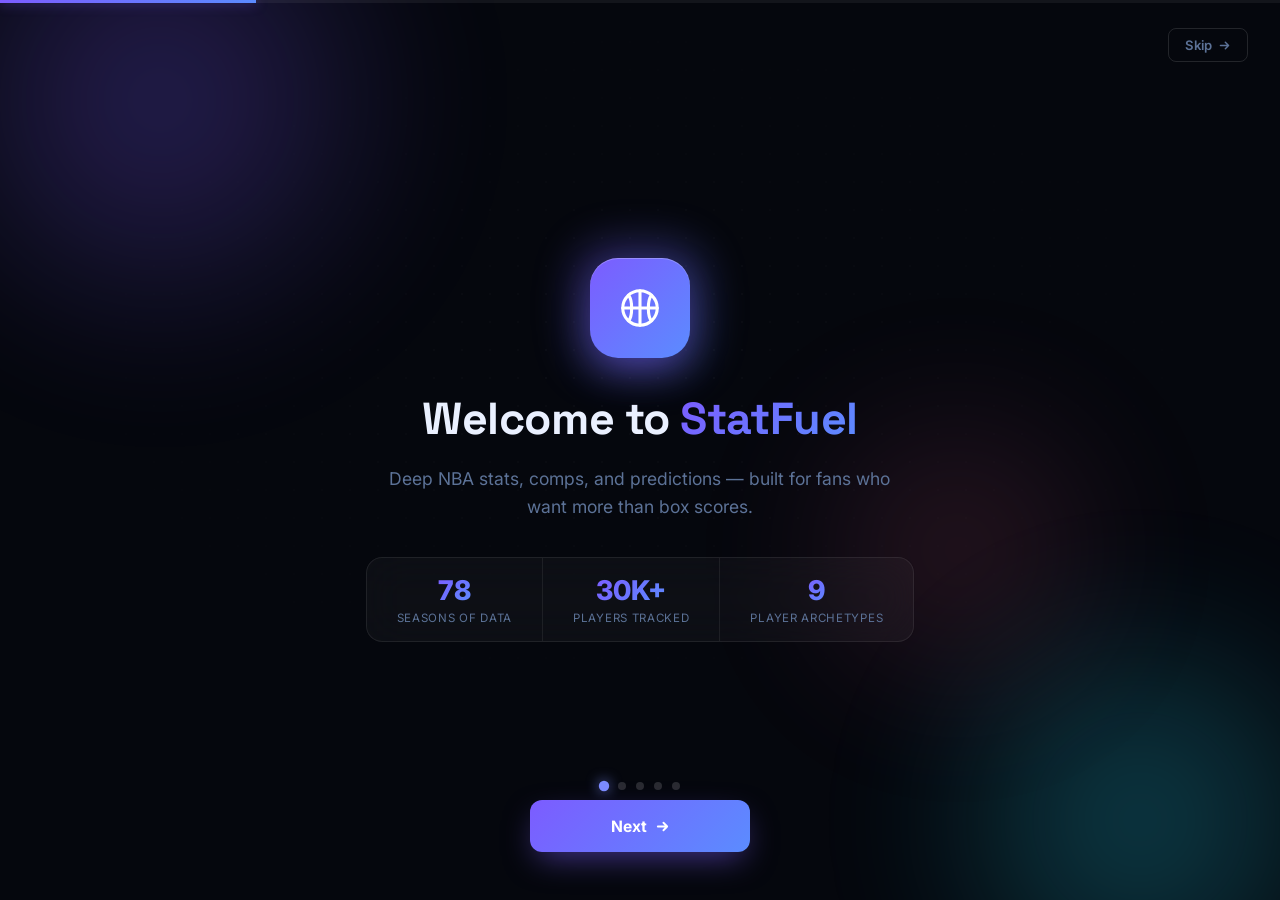
==== commit c39c239e: "Add display typography for headings and stat numbers Inter was referenced in CSS as the body font bu" ====
--- a/index.html
+++ b/index.html
@@ -10,7 +10,10 @@
     <meta property="og:title" content="StatFuel" />
     <meta property="og:description" content="Explore NBA player stats, career trends, draft prospects, and award history." />
     <meta property="og:type" content="website" />
-    <link rel="stylesheet" href="styles.css?v=20260622-newlogo" />
+    <link rel="preconnect" href="https://fonts.googleapis.com" />
+    <link rel="preconnect" href="https://fonts.gstatic.com" crossorigin />
+    <link rel="stylesheet" href="https://fonts.googleapis.com/css2?family=Space+Grotesk:wght@500;600;700&family=Inter:wght@400;500;600;700;800;900&display=swap" />
+    <link rel="stylesheet" href="styles.css?v=20260623-typography" />
   </head>
   <body>
 
@@ -142,7 +145,7 @@
             </g>
             <text x="28" y="35" text-anchor="middle" font-family="'Brush Script MT','Segoe Script',cursive" font-style="italic" font-size="23" fill="#fff">SF</text>
           </svg>
-          <span class="login-brand">StatFuel</span>
+          <span class="login-brand"><span class="brand-stat">Stat</span><span class="brand-fuel">Fuel</span></span>
         </div>
 
         <!-- Tabs -->
@@ -212,7 +215,7 @@
           </g>
           <text x="28" y="35" text-anchor="middle" font-family="'Brush Script MT','Segoe Script',cursive" font-style="italic" font-size="23" fill="#fff">SF</text>
         </svg>
-        <span class="loader-brand">StatFuel</span>
+        <span class="loader-brand"><span class="brand-stat">Stat</span><span class="brand-fuel">Fuel</span></span>
       </div>
       <div class="loader-bar-wrap">
         <div class="loader-bar" id="loaderBar"></div>
--- a/styles.css
+++ b/styles.css
@@ -29,9 +29,31 @@
   --surface-alt: rgba(255,255,255,0.045);
   --dropdown-bg: #131b2e;
   --glass-blur: 22px;
+  --font-body: "Inter", ui-sans-serif, system-ui, -apple-system, BlinkMacSystemFont, "Segoe UI", sans-serif;
+  --font-display: "Space Grotesk", "Inter", ui-sans-serif, system-ui, sans-serif;
 }
 
 * { box-sizing: border-box; }
+
+/* Display typography: headings and key stat numbers get a distinct
+   geometric face so they read as the focal point of a panel rather than
+   blending into the same body-text weight as labels around them. */
+h1, h2, h3,
+.page-header h2,
+.cmp-title,
+.brand-name,
+.hero-stat strong,
+.co-stat-value,
+.stat-val,
+.cmp-badge-num,
+.cmp-comp-score-num,
+.pred-gauge-num,
+.pred-salary-num,
+.proj-verdict-conf-num,
+.b-seed-num {
+  font-family: var(--font-display);
+  letter-spacing: -0.015em;
+}
 
 html { background: var(--bg); overflow-x: hidden; }
 
@@ -43,7 +65,7 @@
   margin: 0;
   color: var(--ink);
   background: var(--bg);
-  font-family: "Inter", ui-sans-serif, system-ui, -apple-system, BlinkMacSystemFont, "Segoe UI", sans-serif;
+  font-family: var(--font-body);
   font-size: 14px;
   color-scheme: dark;
   -webkit-font-smoothing: antialiased;
@@ -140,7 +162,7 @@
 }
 
 .brand-fuel {
-  background: linear-gradient(135deg, #f97316, #facc15);
+  background: linear-gradient(135deg, var(--accent-1), var(--accent-2) 55%, var(--accent-3));
   -webkit-background-clip: text;
   -webkit-text-fill-color: transparent;
   background-clip: text;
@@ -455,8 +477,8 @@
 
 .page-header h2 {
   margin: 0 0 4px;
-  font-size: 1.6rem;
-  font-weight: 800;
+  font-size: 1.85rem;
+  font-weight: 700;
 }
 
 .page-subtitle {
@@ -1006,7 +1028,7 @@
 
 .hero-stat:hover { background: rgba(124,140,255,0.08); }
 
-.hero-stat strong { display: block; font-size: 1.5rem; font-weight: 800; background: linear-gradient(135deg, var(--accent-1), var(--accent-2) 55%, var(--accent-3)); -webkit-background-clip: text; background-clip: text; color: transparent; }
+.hero-stat strong { display: block; font-size: 1.75rem; font-weight: 700; background: linear-gradient(135deg, var(--accent-1), var(--accent-2) 55%, var(--accent-3)); -webkit-background-clip: text; background-clip: text; color: transparent; }
 .hero-stat span { color: rgba(220,232,255,0.5); font-size: 0.7rem; text-transform: uppercase; letter-spacing: 0.06em; }
 
 .overview-grid, .workbench {
@@ -2293,11 +2315,6 @@
 .pred-stat, .pred-stat strong, .pred-stat span { display: none; }
 
 /* ── Responsive ── */
-@media (max-width: 1100px) {
-  .overview-grid, .workbench { grid-template-columns: 1fr; }
-  .dashboard-grid { grid-template-columns: 1fr 1fr; }
-  .stat-card.wide { grid-column: span 2; }
-}
 
 /* Mobile nav drawer toggle button — hidden on desktop, shown via the
    @media block below. Lives in the topbar. */
@@ -2324,51 +2341,6 @@
   z-index: 99;
 }
 .mobile-nav-backdrop.open { display: block; }
-
-@media (max-width: 800px) {
-  :root { --sidebar-w: 0px; }
-  .main-content { margin-left: 0; }
-  .mobile-nav-toggle { display: flex; }
-  .topbar { padding: 10px 16px; }
-
-  /* Sidebar becomes an off-canvas drawer instead of disappearing entirely —
-     without this there was no way to navigate the app at all on mobile. */
-  .sidebar {
-    width: 260px;
-    transform: translateX(-100%);
-    transition: transform 0.25s ease;
-  }
-  .sidebar.open { transform: translateX(0); }
-
-  .page { padding: 18px 16px; }
-  .page-header { flex-wrap: wrap; }
-  .players-shell { grid-template-columns: 1fr; }
-  .comparison-selectors { grid-template-columns: 1fr; }
-  .vs-badge { margin: 0 auto; }
-  .compare-cards { grid-template-columns: 1fr; }
-  .dashboard-grid { grid-template-columns: 1fr; }
-  .stat-card.wide { grid-column: span 1; }
-
-  .cmp-overview4, .cmp-overview2 { grid-template-columns: 1fr; }
-  .cmp-player-bar { grid-template-columns: repeat(2, 1fr); }
-  .pred-grid { grid-template-columns: 1fr; }
-  .co-hero-stats { grid-template-columns: repeat(2, 1fr); }
-
-  .profile-topnav { flex-wrap: wrap; padding: 10px 16px; gap: 8px; }
-  .profile-tab-group { flex: 1 1 100%; order: 3; overflow-x: auto; justify-content: flex-start; }
-  .profile-hero-statrow { grid-template-columns: repeat(3, minmax(0, 1fr)); }
-}
-
-@media (max-width: 480px) {
-  .page { padding: 14px 12px; }
-  .topbar-search-wrap { max-width: none; }
-  .topbar-user { display: none; }
-  .player-avatar-hero { width: 76px; height: 76px; font-size: 1.5rem; }
-  .profile-hero-main { gap: 14px; }
-  .cmp-player-bar { grid-template-columns: 1fr; }
-  .co-hero-stats { grid-template-columns: 1fr; }
-  .profile-hero-statrow { grid-template-columns: repeat(2, minmax(0, 1fr)); }
-}
 
 /* ── Auth Screen ────────────────────────────────────────────────────────── */
 #authScreen {
@@ -2795,20 +2767,6 @@
 }
 .onboard-chip:hover { background: rgba(255,255,255,0.08); border-color: rgba(255,255,255,0.22); }
 
-@media (max-width: 600px) {
-  .onboard-orb { filter: blur(50px); }
-  .onboard-icon-badge { width: 80px; height: 80px; border-radius: 22px; margin-bottom: 22px; }
-  .onboard-icon-badge svg { width: 36px; height: 36px; }
-  .onboard-skip { top: 16px; right: 16px; }
-  .onboard-dots { bottom: 96px; }
-  .onboard-next { bottom: 40px; width: 86%; max-width: 320px; }
-  .onboard-badges { gap: 0; }
-  .onboard-badge { padding: 14px 18px; }
-  .onboard-mock-stat { padding: 12px 14px; }
-  .onboard-mock-comp { flex-wrap: wrap; justify-content: center; }
-  .onboard-mock-comp-bar { width: 100px; }
-}
-
 .login-logo {
   display: flex;
   align-items: center;
@@ -2819,7 +2777,6 @@
 .login-brand {
   font-size: 1.4rem;
   font-weight: 900;
-  color: var(--ink);
   letter-spacing: -0.02em;
 }
 
@@ -2991,7 +2948,6 @@
 .loader-brand {
   font-size: 2rem;
   font-weight: 900;
-  color: var(--ink);
   letter-spacing: -0.02em;
 }
 
@@ -3803,10 +3759,6 @@
   font-size: 0.72rem;
   margin-top: 14px;
   margin-bottom: 0;
-}
-
-@media (max-width: 720px) {
-  .co-hero-stats { grid-template-columns: repeat(2, 1fr); }
 }
 
 /* Advanced metrics header */
@@ -4202,12 +4154,6 @@
   border: 1px solid rgba(124,140,255,0.3);
 }
 
-@media (max-width: 1100px) {
-  .proj-breakdown-grid { grid-template-columns: repeat(2, minmax(0,1fr)); }
-  .proj-verdict { flex-wrap: wrap; }
-  .proj-verdict-conf { border-left: none; border-top: 1px solid var(--card-border); width: 100%; padding-top: 10px; }
-}
-
 /* ── Draft Projection page ──────────────────────────────────────────────── */
 .dp-banner {
   background: rgba(255, 200, 80, 0.08);
@@ -4246,3 +4192,86 @@
 #draftProjCard .cmp-table4 thead th, #draftProjCard .cmp-table4 tbody td { text-align: left; }
 #draftProjCard .cmp-table4 thead th:nth-child(n+2), #draftProjCard .cmp-table4 tbody td:nth-child(n+2) { text-align: right; }
 #draftProjCard .cmp-table4 thead th:first-child, #draftProjCard .cmp-table4 tbody td:first-child { text-align: left; }
+
+
+/* ── Mobile / responsive breakpoints (moved to end of file so they always win the CSS cascade over base rules defined later in source — previously some mobile overrides were silently overridden by unconditional rules appearing further down the file) ── */
+
+@media (max-width: 1100px) {
+  .overview-grid, .workbench { grid-template-columns: 1fr; }
+  .dashboard-grid { grid-template-columns: 1fr 1fr; }
+  .stat-card.wide { grid-column: span 2; }
+}
+
+@media (max-width: 800px) {
+  :root { --sidebar-w: 0px; }
+  .main-content { margin-left: 0; }
+  .mobile-nav-toggle { display: flex; }
+  .topbar { padding: 10px 16px; }
+
+  /* Sidebar becomes an off-canvas drawer instead of disappearing entirely —
+     without this there was no way to navigate the app at all on mobile. */
+  .sidebar {
+    width: 260px;
+    transform: translateX(-100%);
+    transition: transform 0.25s ease;
+  }
+  .sidebar.open { transform: translateX(0); }
+
+  .page { padding: 18px 16px; }
+  .page-header { flex-wrap: wrap; }
+  .players-shell { grid-template-columns: 1fr; }
+  .comparison-selectors { grid-template-columns: 1fr; }
+  .vs-badge { margin: 0 auto; }
+  .compare-cards { grid-template-columns: 1fr; }
+  .dashboard-grid { grid-template-columns: 1fr; }
+  .stat-card.wide { grid-column: span 1; }
+
+  .cmp-overview4, .cmp-overview2 { grid-template-columns: 1fr; }
+  .cmp-player-bar { grid-template-columns: repeat(2, 1fr); }
+  .pred-grid { grid-template-columns: 1fr; }
+  .co-hero-stats { grid-template-columns: repeat(2, 1fr); }
+
+  .profile-topnav { flex-wrap: wrap; padding: 10px 16px; gap: 8px; }
+  .profile-tab-group { flex: 1 1 100%; order: 3; overflow-x: auto; justify-content: flex-start; }
+  .profile-hero-statrow { grid-template-columns: repeat(3, minmax(0, 1fr)); }
+}
+
+@media (max-width: 480px) {
+  .page { padding: 14px 12px; }
+  .topbar-search-wrap { max-width: none; }
+  .topbar-user { display: none; }
+  .player-avatar-hero { width: 76px; height: 76px; font-size: 1.5rem; }
+  .profile-hero-main { gap: 14px; }
+  .cmp-player-bar { grid-template-columns: 1fr; }
+  .co-hero-stats { grid-template-columns: 1fr; }
+  .profile-hero-statrow { grid-template-columns: repeat(2, minmax(0, 1fr)); }
+  .player-browser-controls { flex-direction: column; align-items: stretch; gap: 10px; }
+  .player-filter-input { max-width: none; }
+  .cmp-header { flex-direction: column; align-items: stretch; }
+  .cmp-mode-selector { width: 100%; }
+  .cmp-mode-btn { flex: 1; }
+}
+
+@media (max-width: 600px) {
+  .onboard-orb { filter: blur(50px); }
+  .onboard-icon-badge { width: 80px; height: 80px; border-radius: 22px; margin-bottom: 22px; }
+  .onboard-icon-badge svg { width: 36px; height: 36px; }
+  .onboard-skip { top: 16px; right: 16px; }
+  .onboard-dots { bottom: 96px; }
+  .onboard-next { bottom: 40px; width: 86%; max-width: 320px; }
+  .onboard-badges { gap: 0; }
+  .onboard-badge { padding: 14px 18px; }
+  .onboard-mock-stat { padding: 12px 14px; }
+  .onboard-mock-comp { flex-wrap: wrap; justify-content: center; }
+  .onboard-mock-comp-bar { width: 100px; }
+}
+
+@media (max-width: 720px) {
+  .co-hero-stats { grid-template-columns: repeat(2, 1fr); }
+}
+
+@media (max-width: 1100px) {
+  .proj-breakdown-grid { grid-template-columns: repeat(2, minmax(0,1fr)); }
+  .proj-verdict { flex-wrap: wrap; }
+  .proj-verdict-conf { border-left: none; border-top: 1px solid var(--card-border); width: 100%; padding-top: 10px; }
+}
